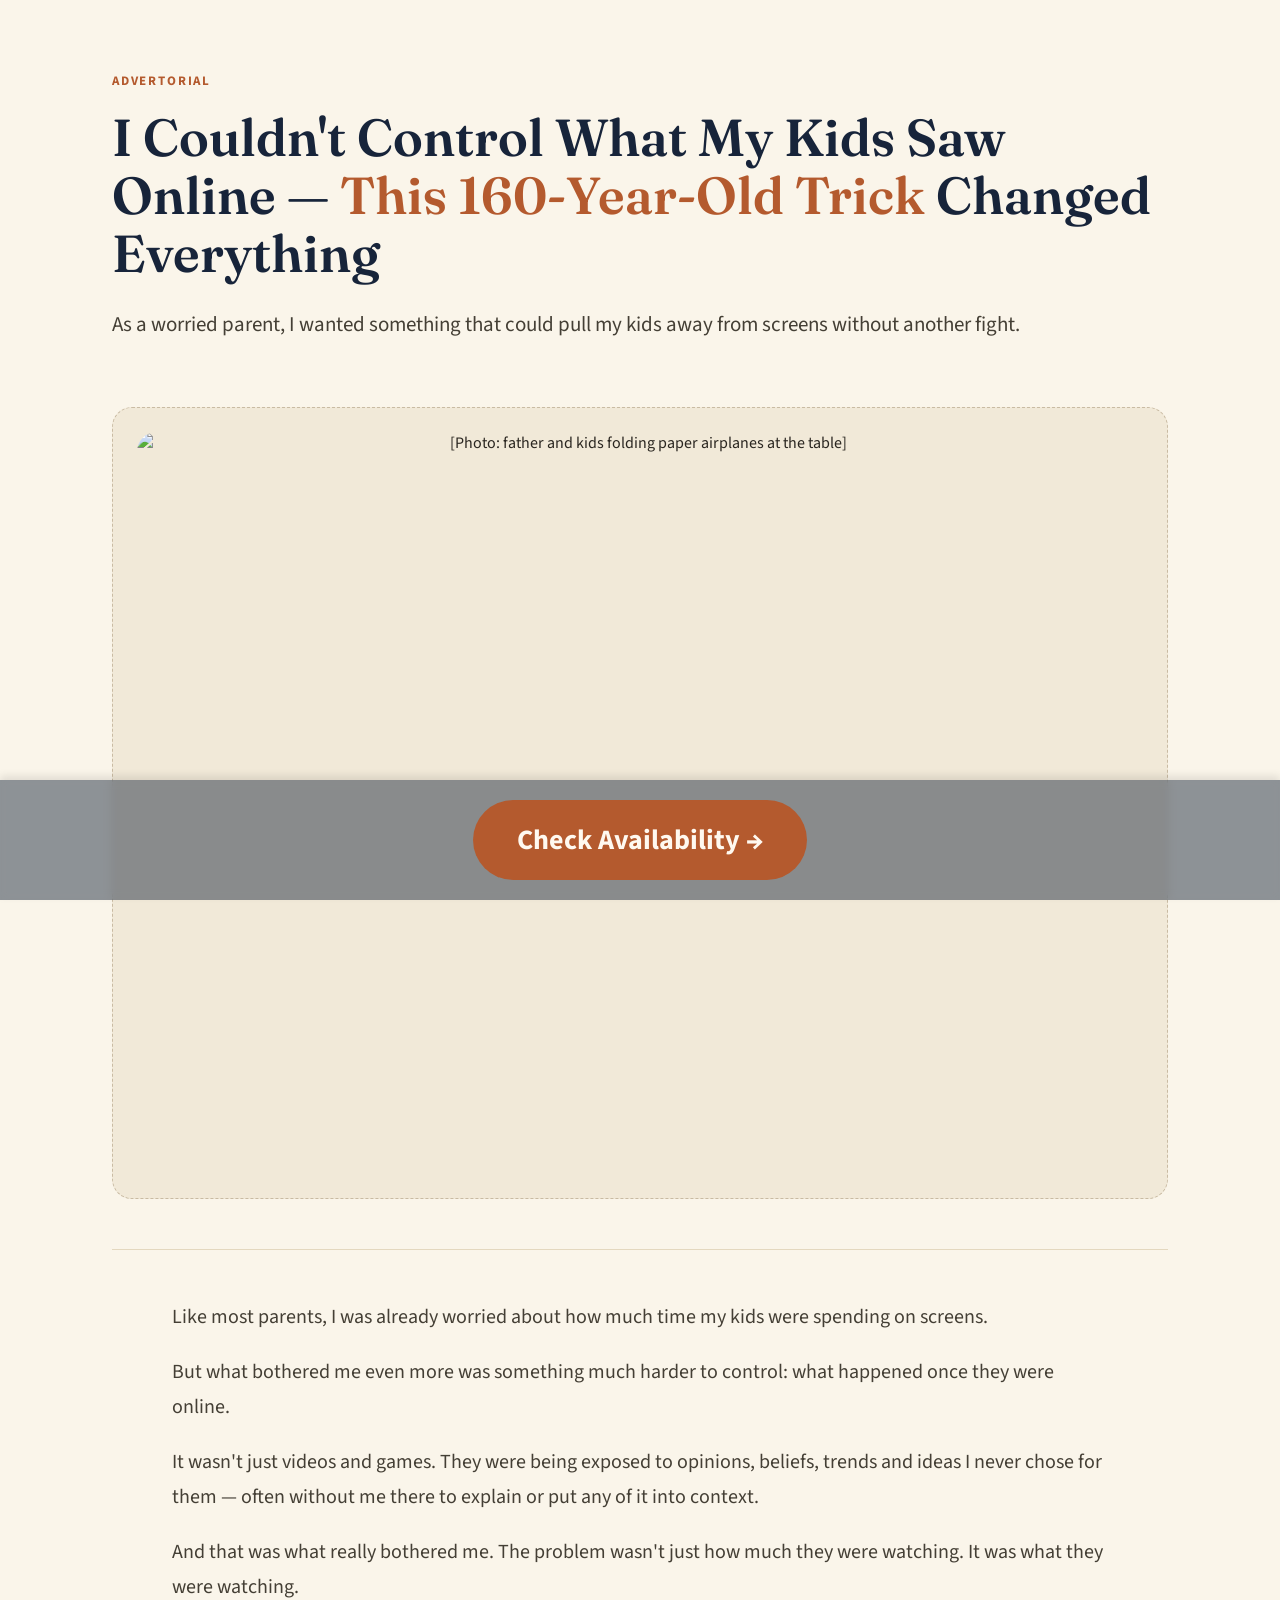
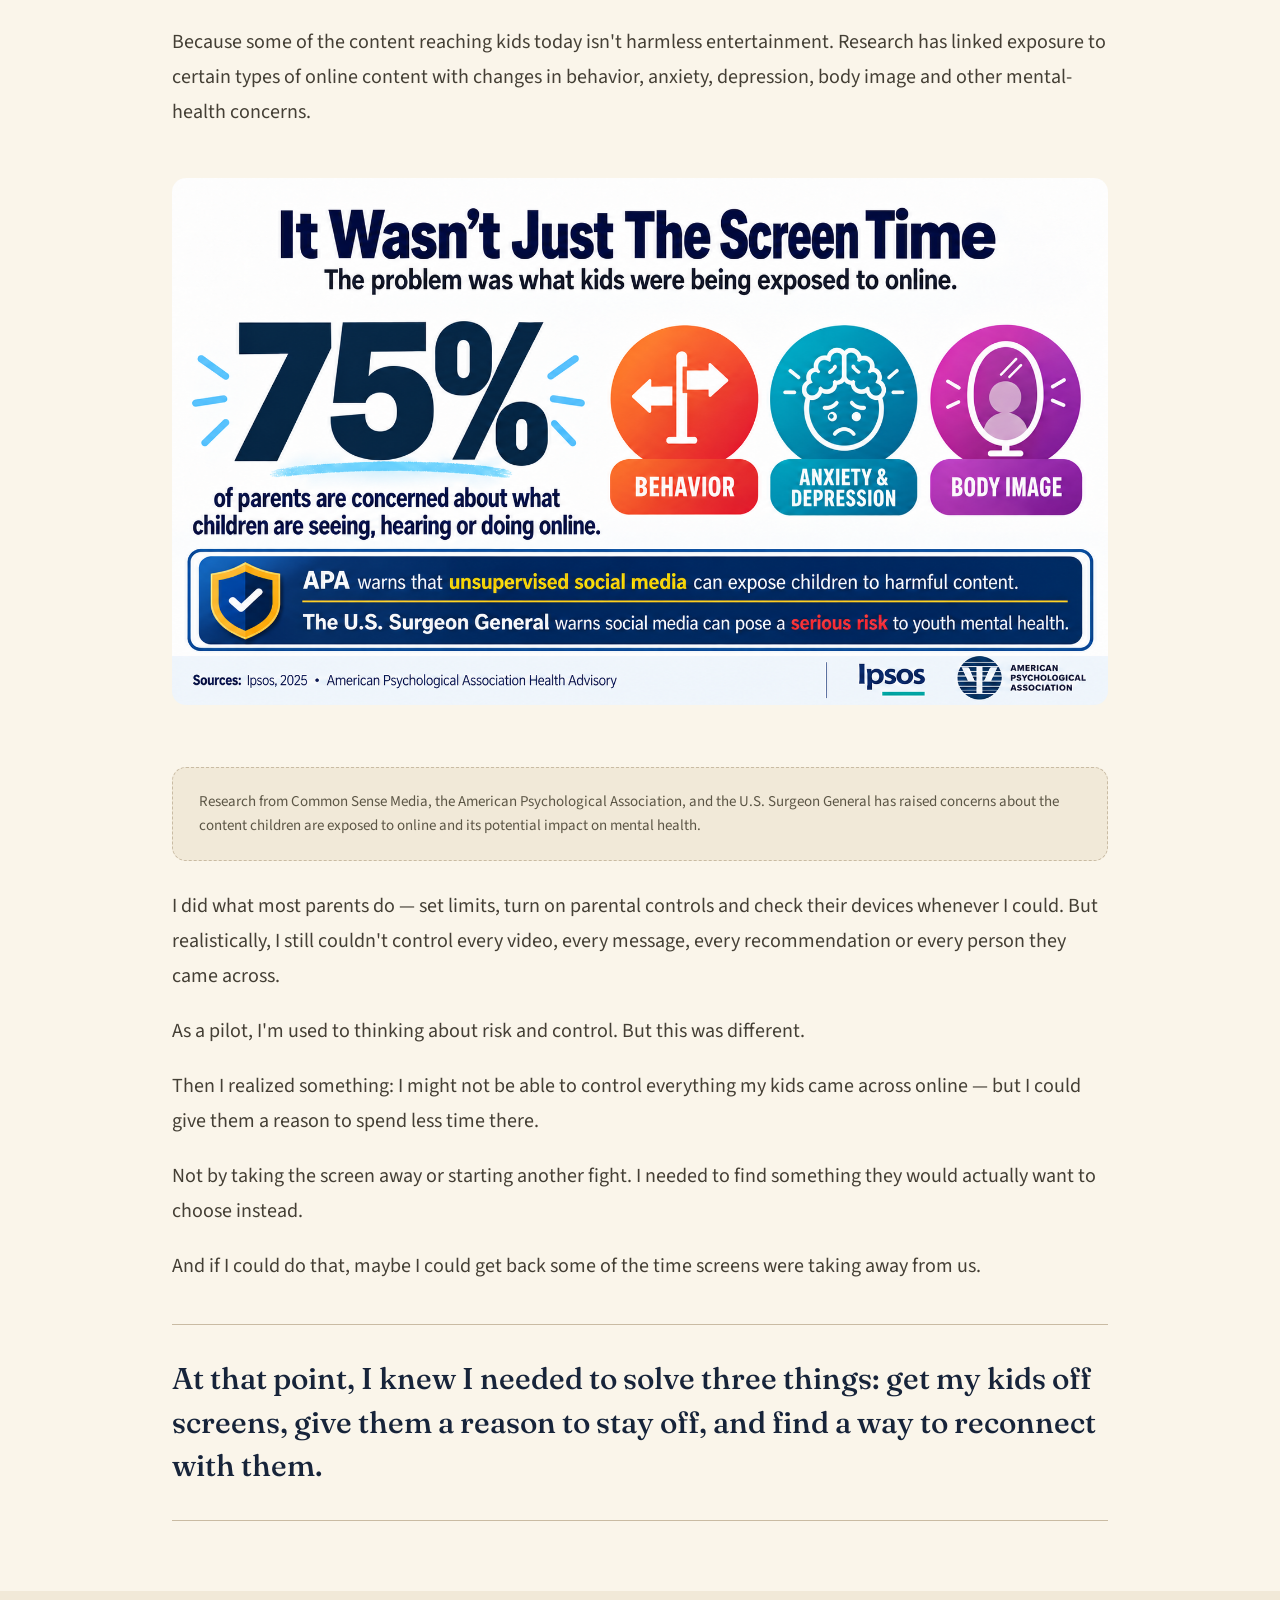
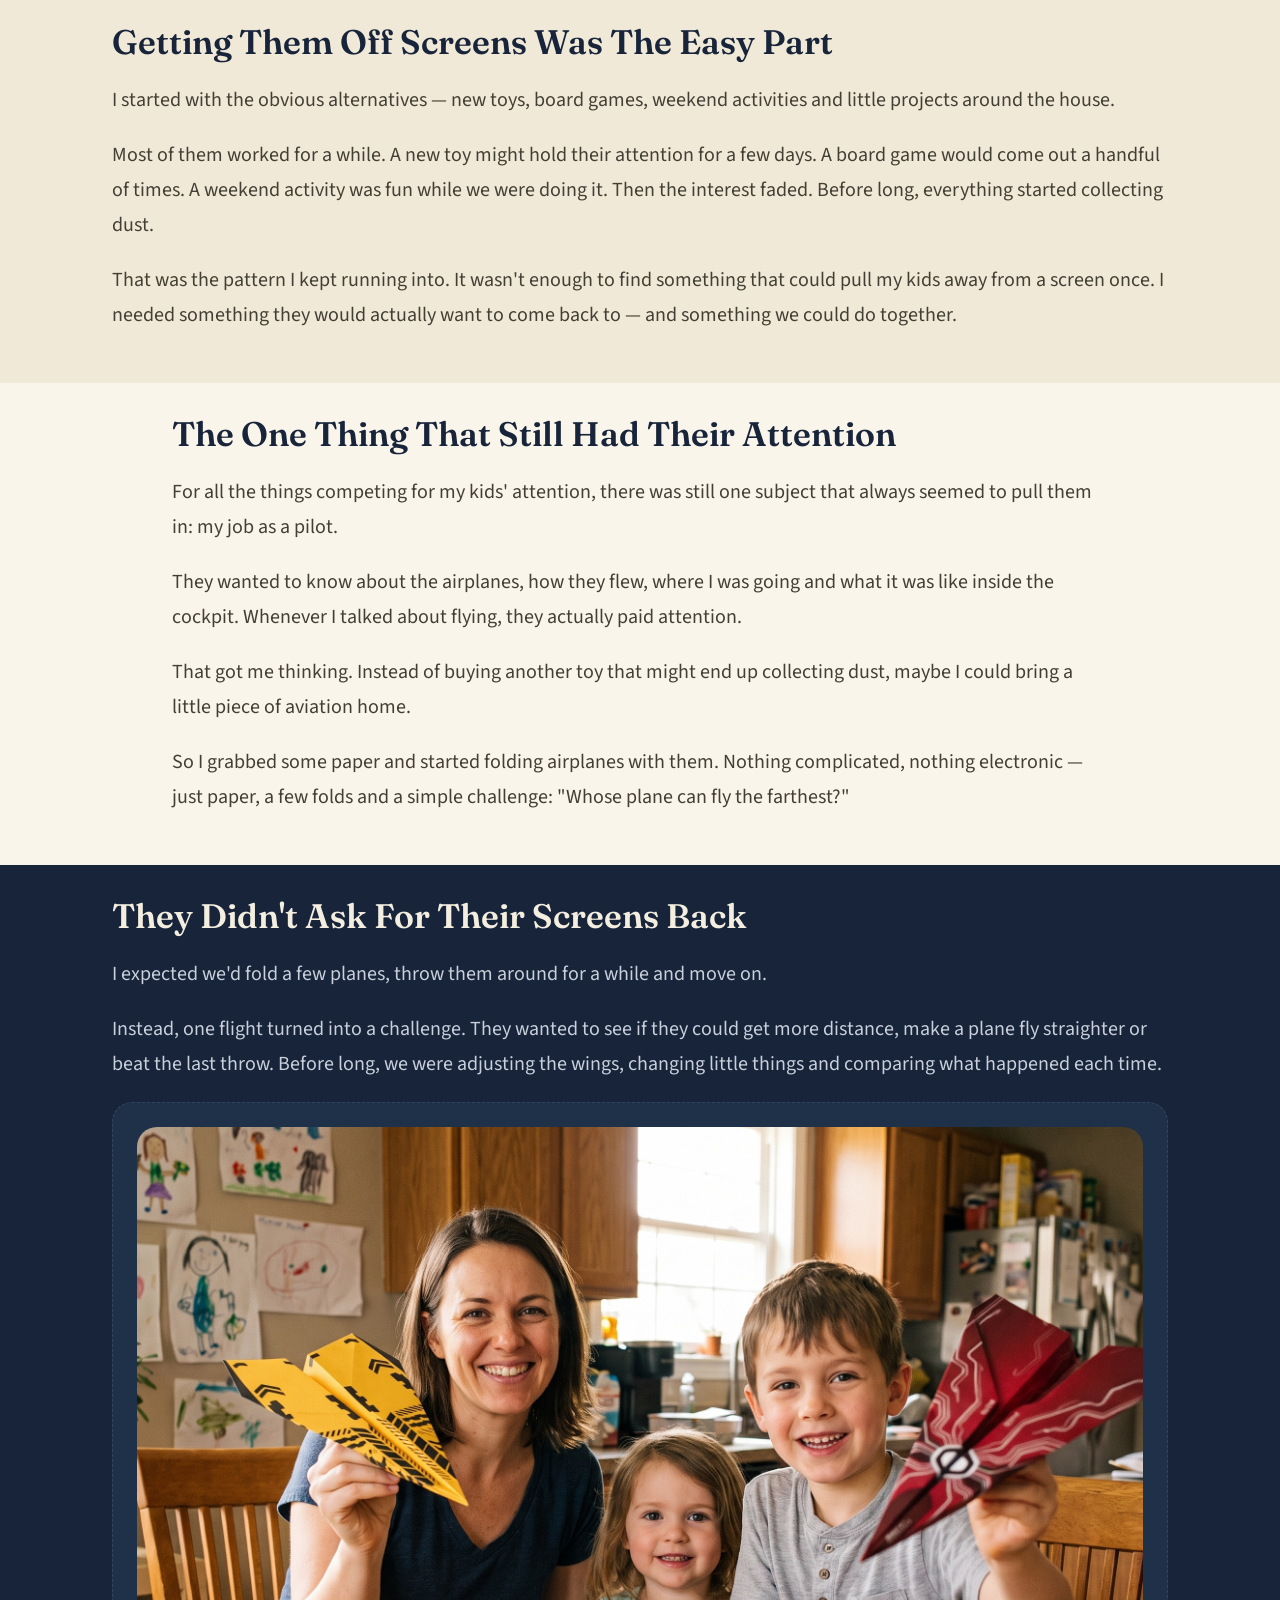
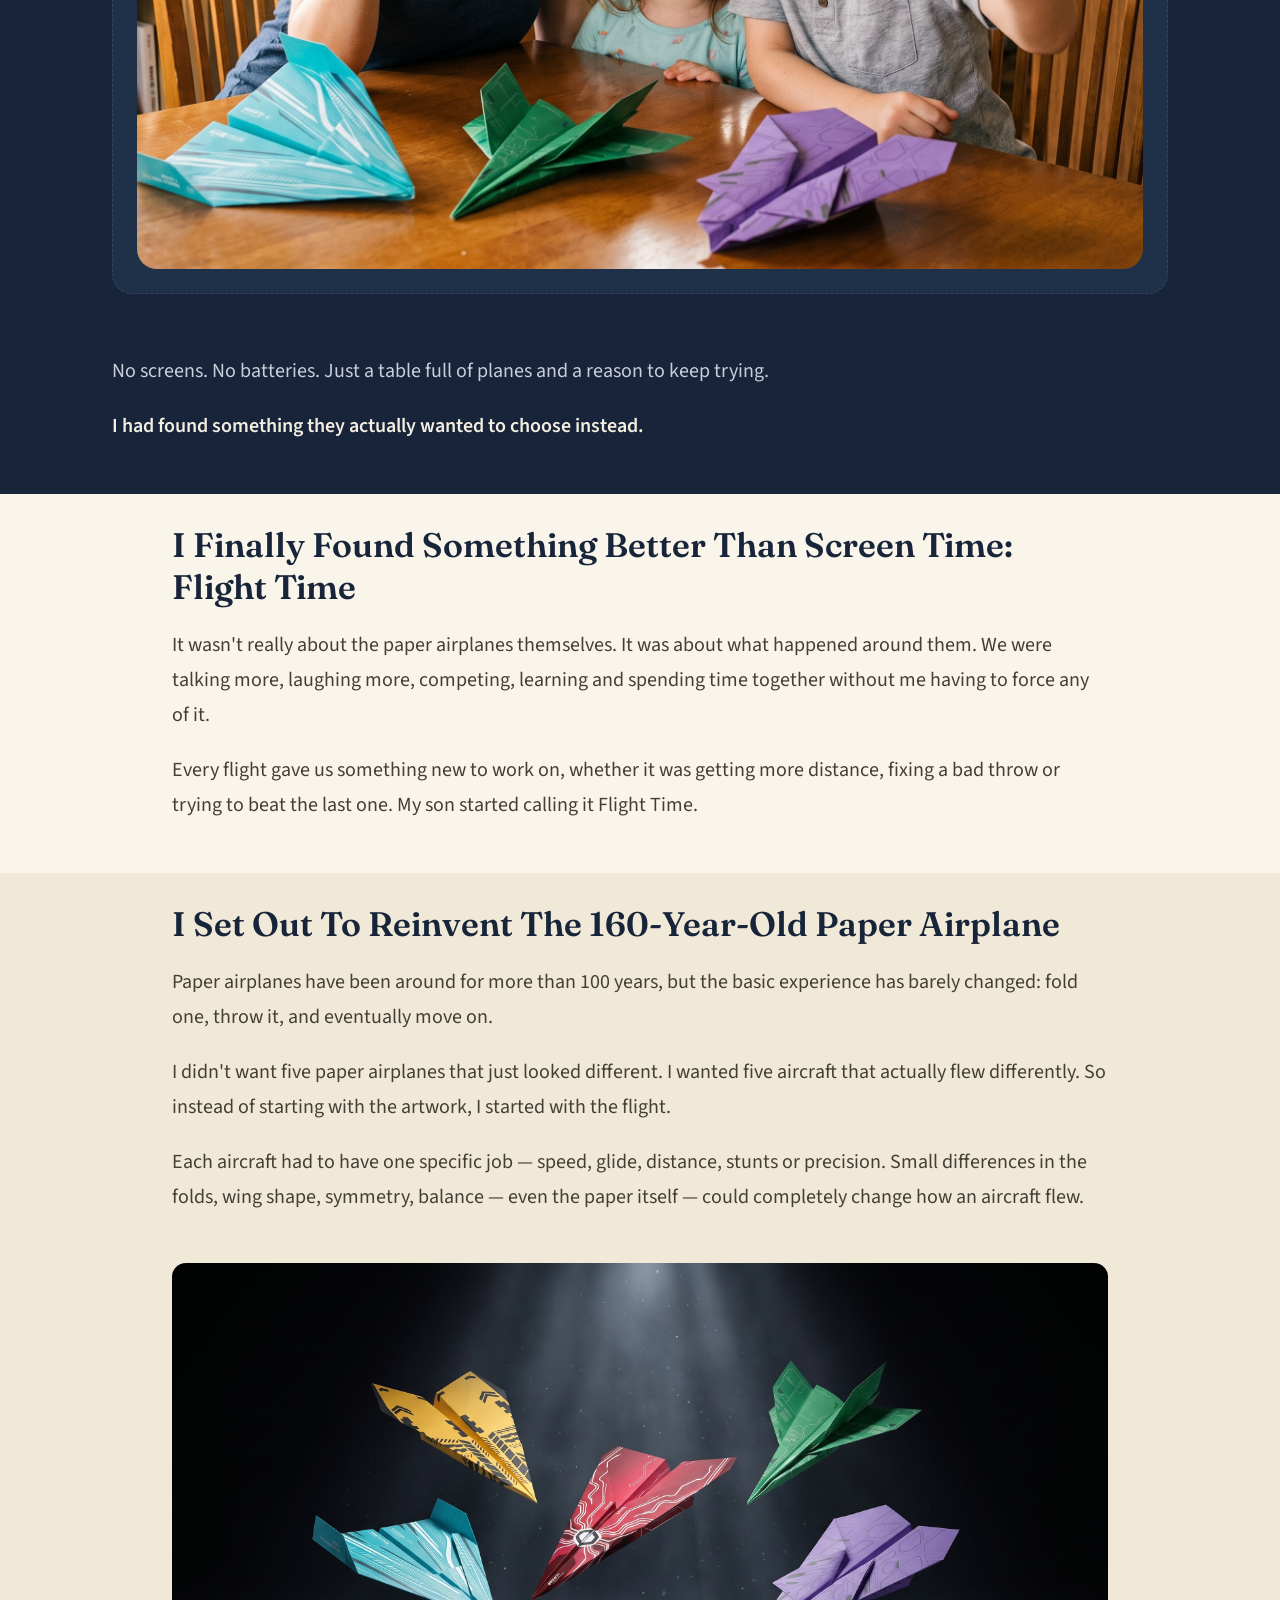
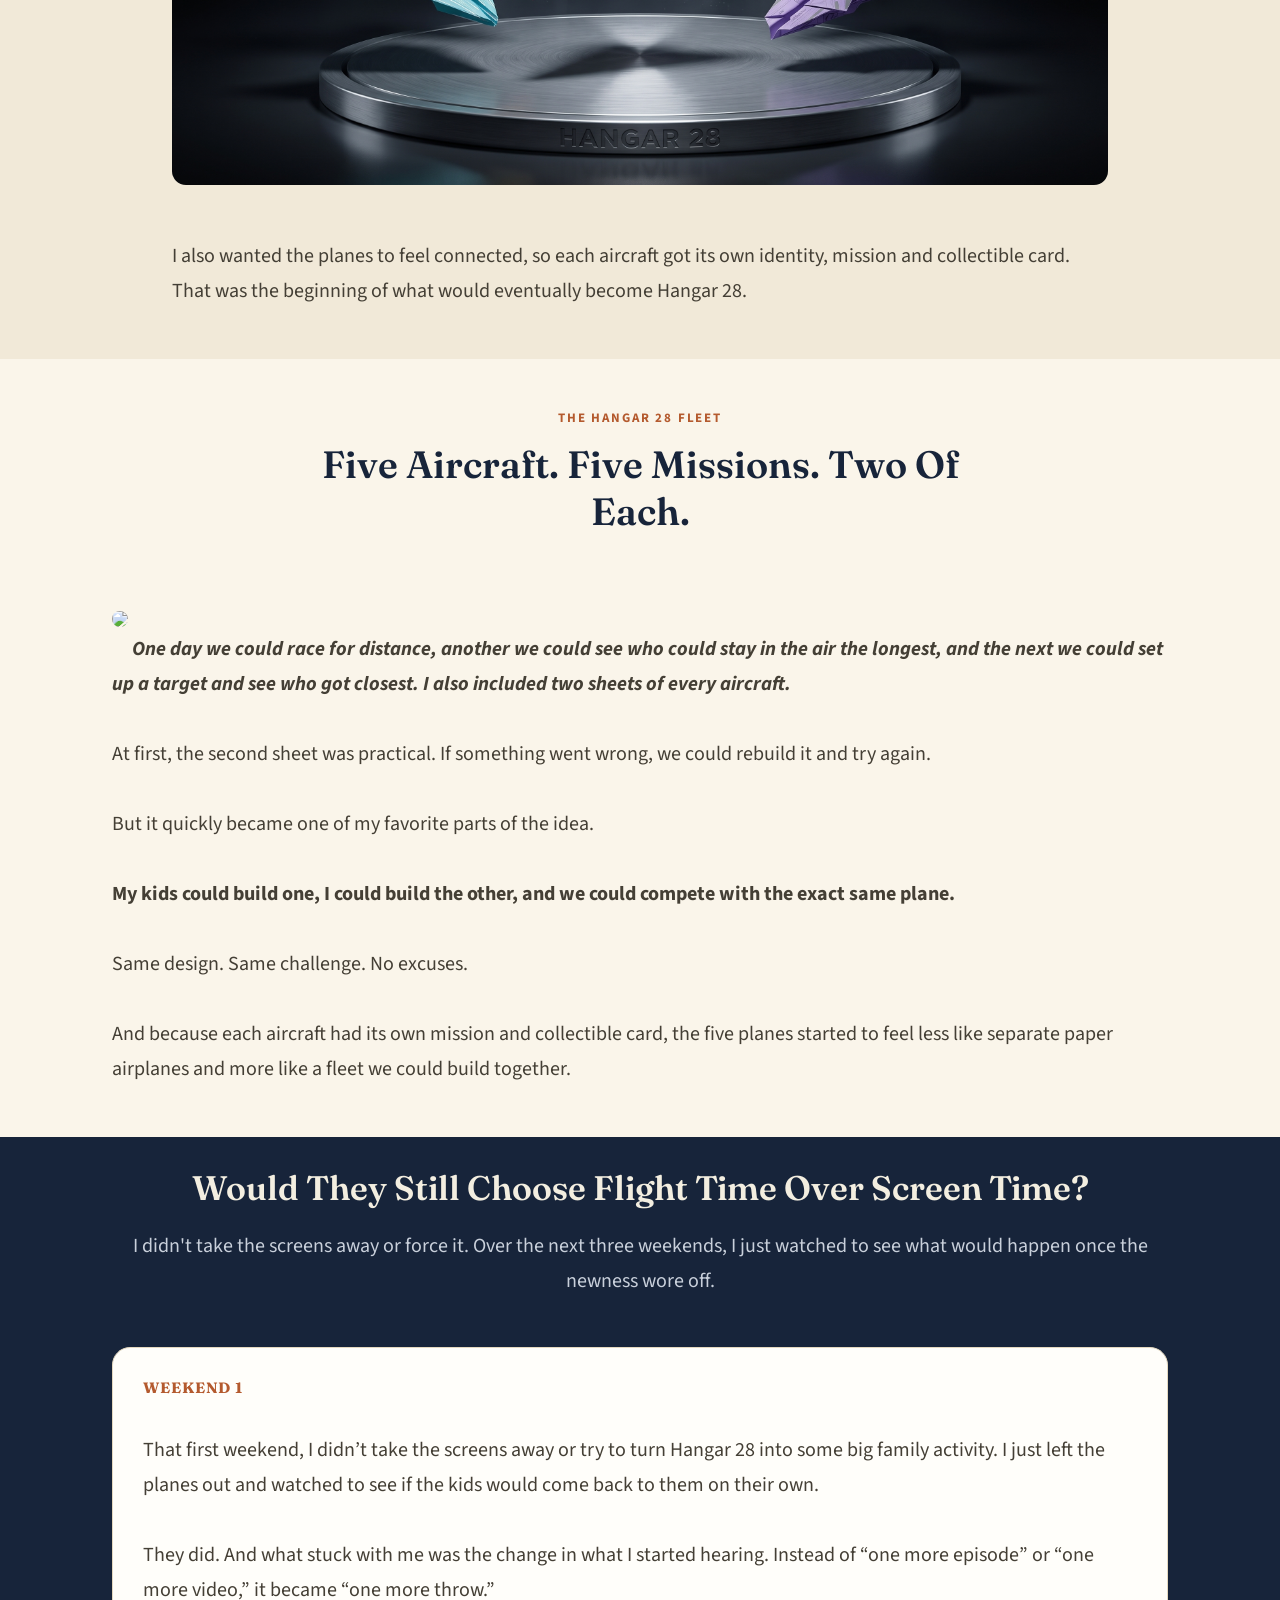
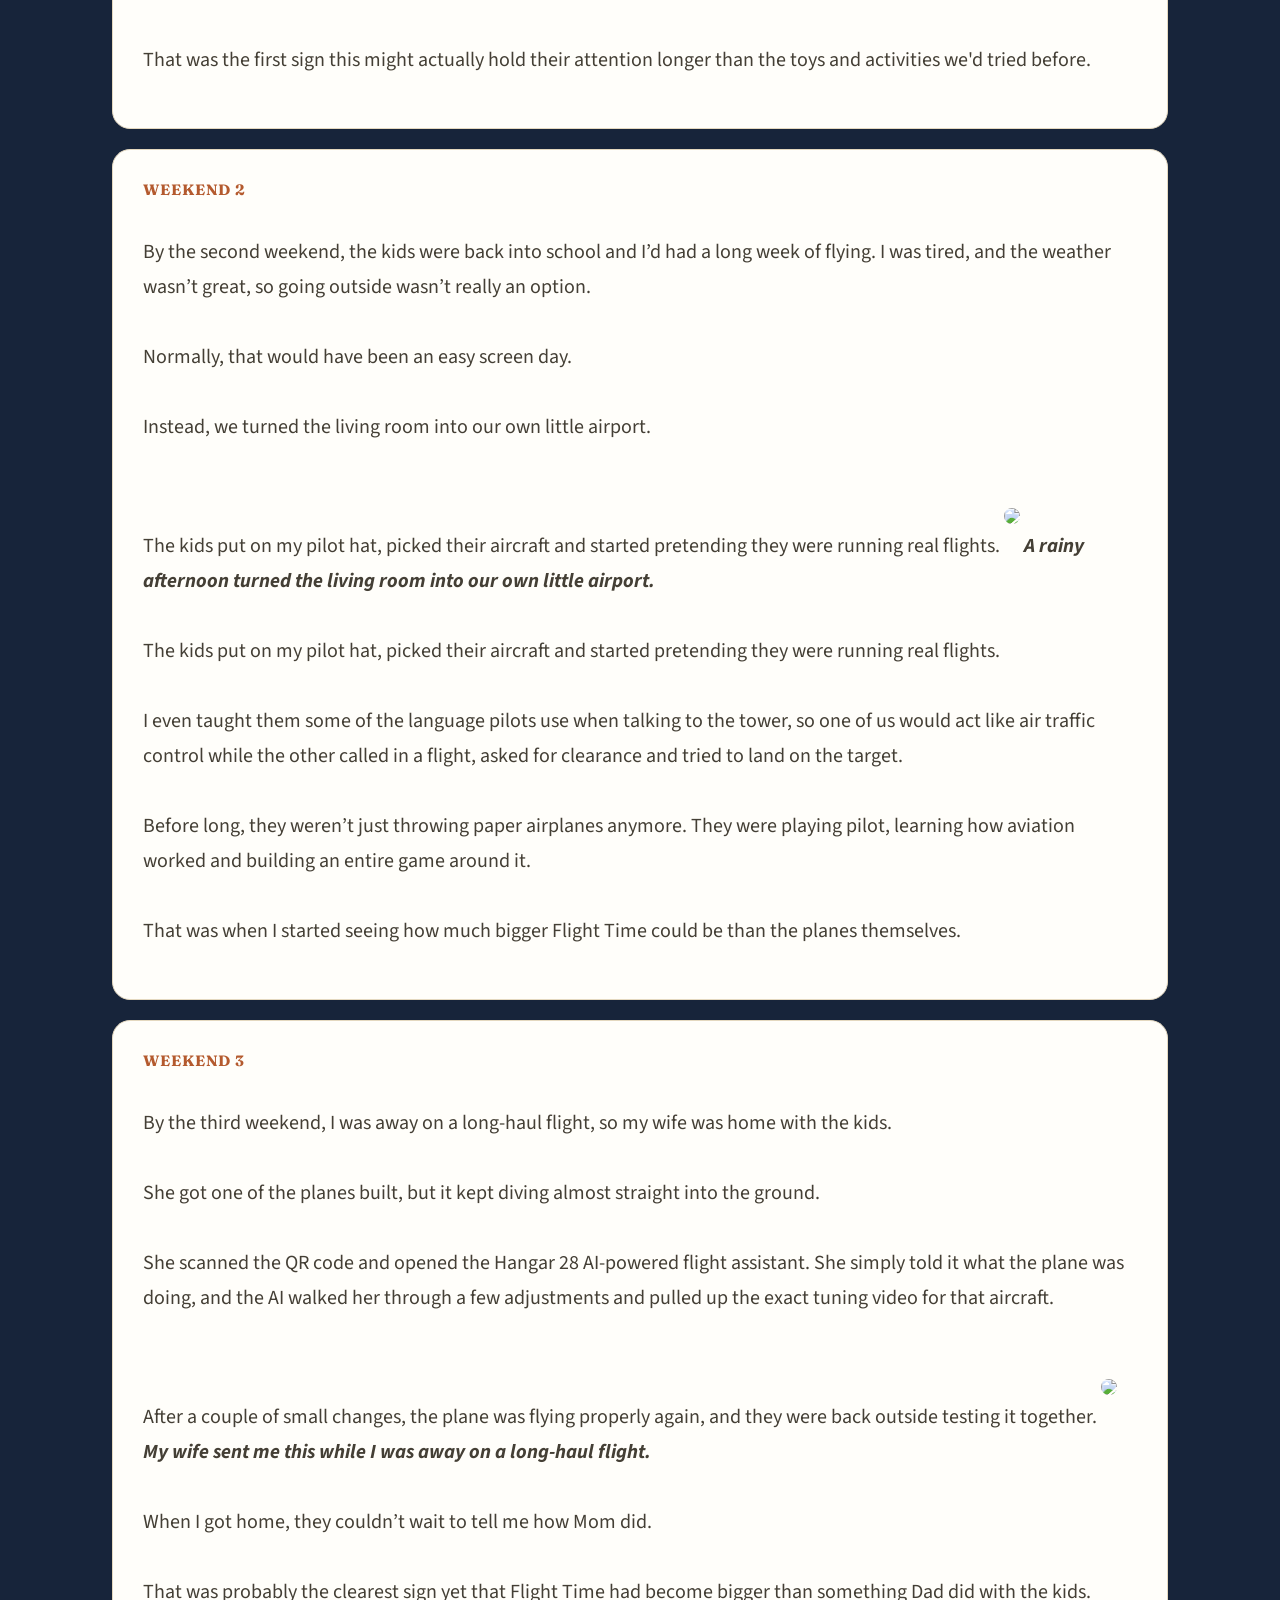
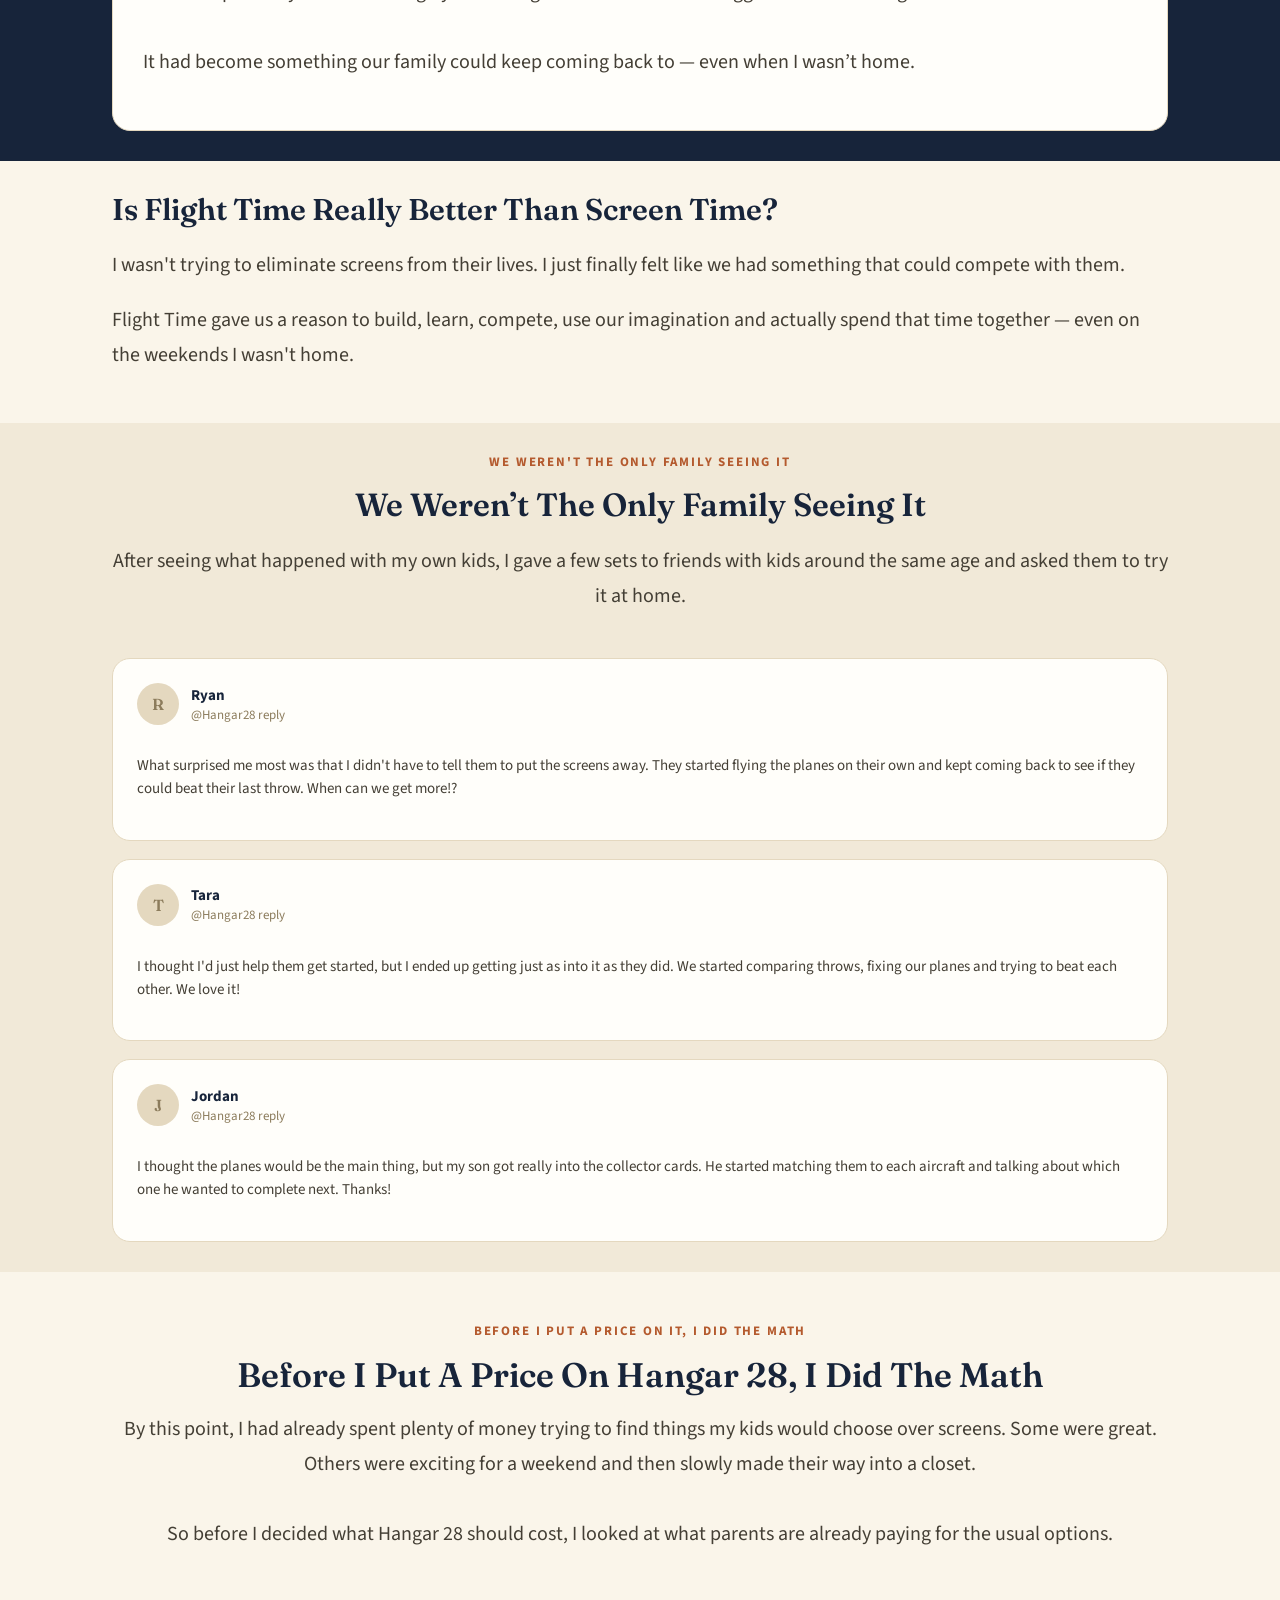
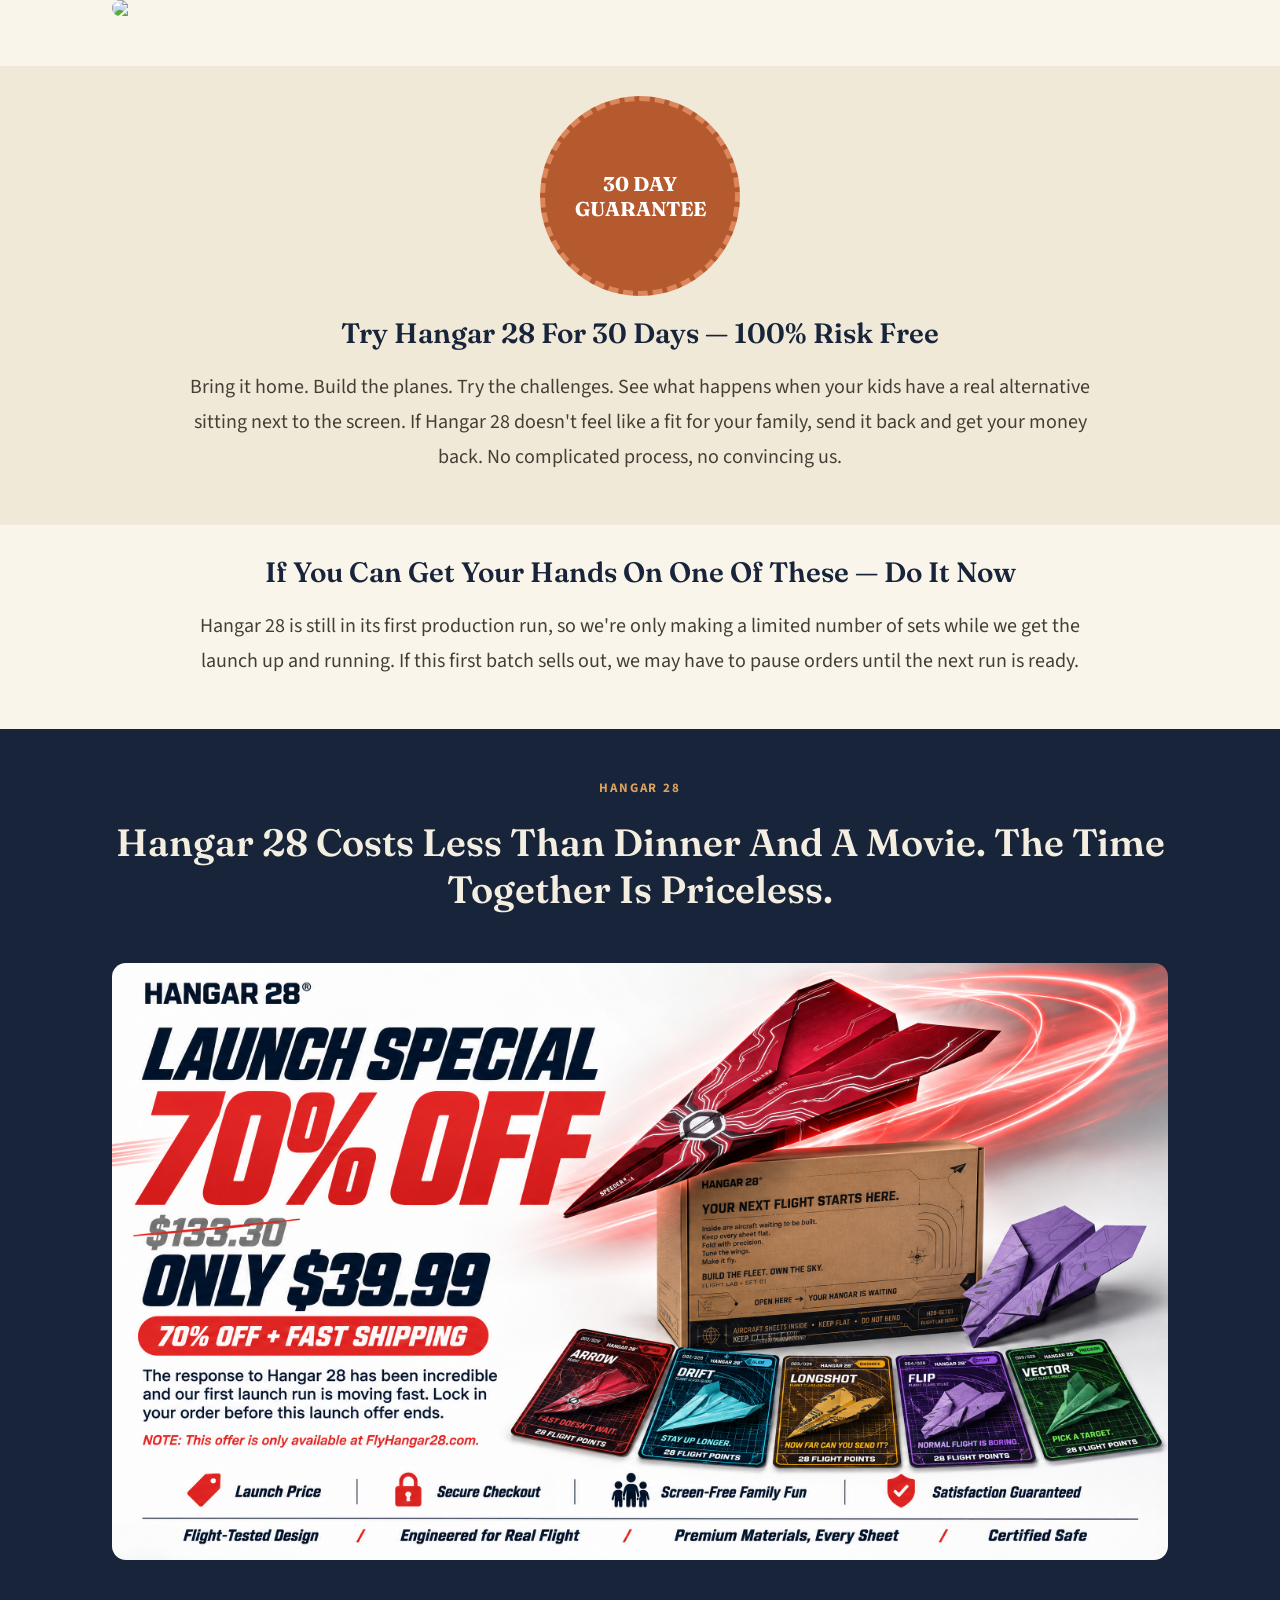
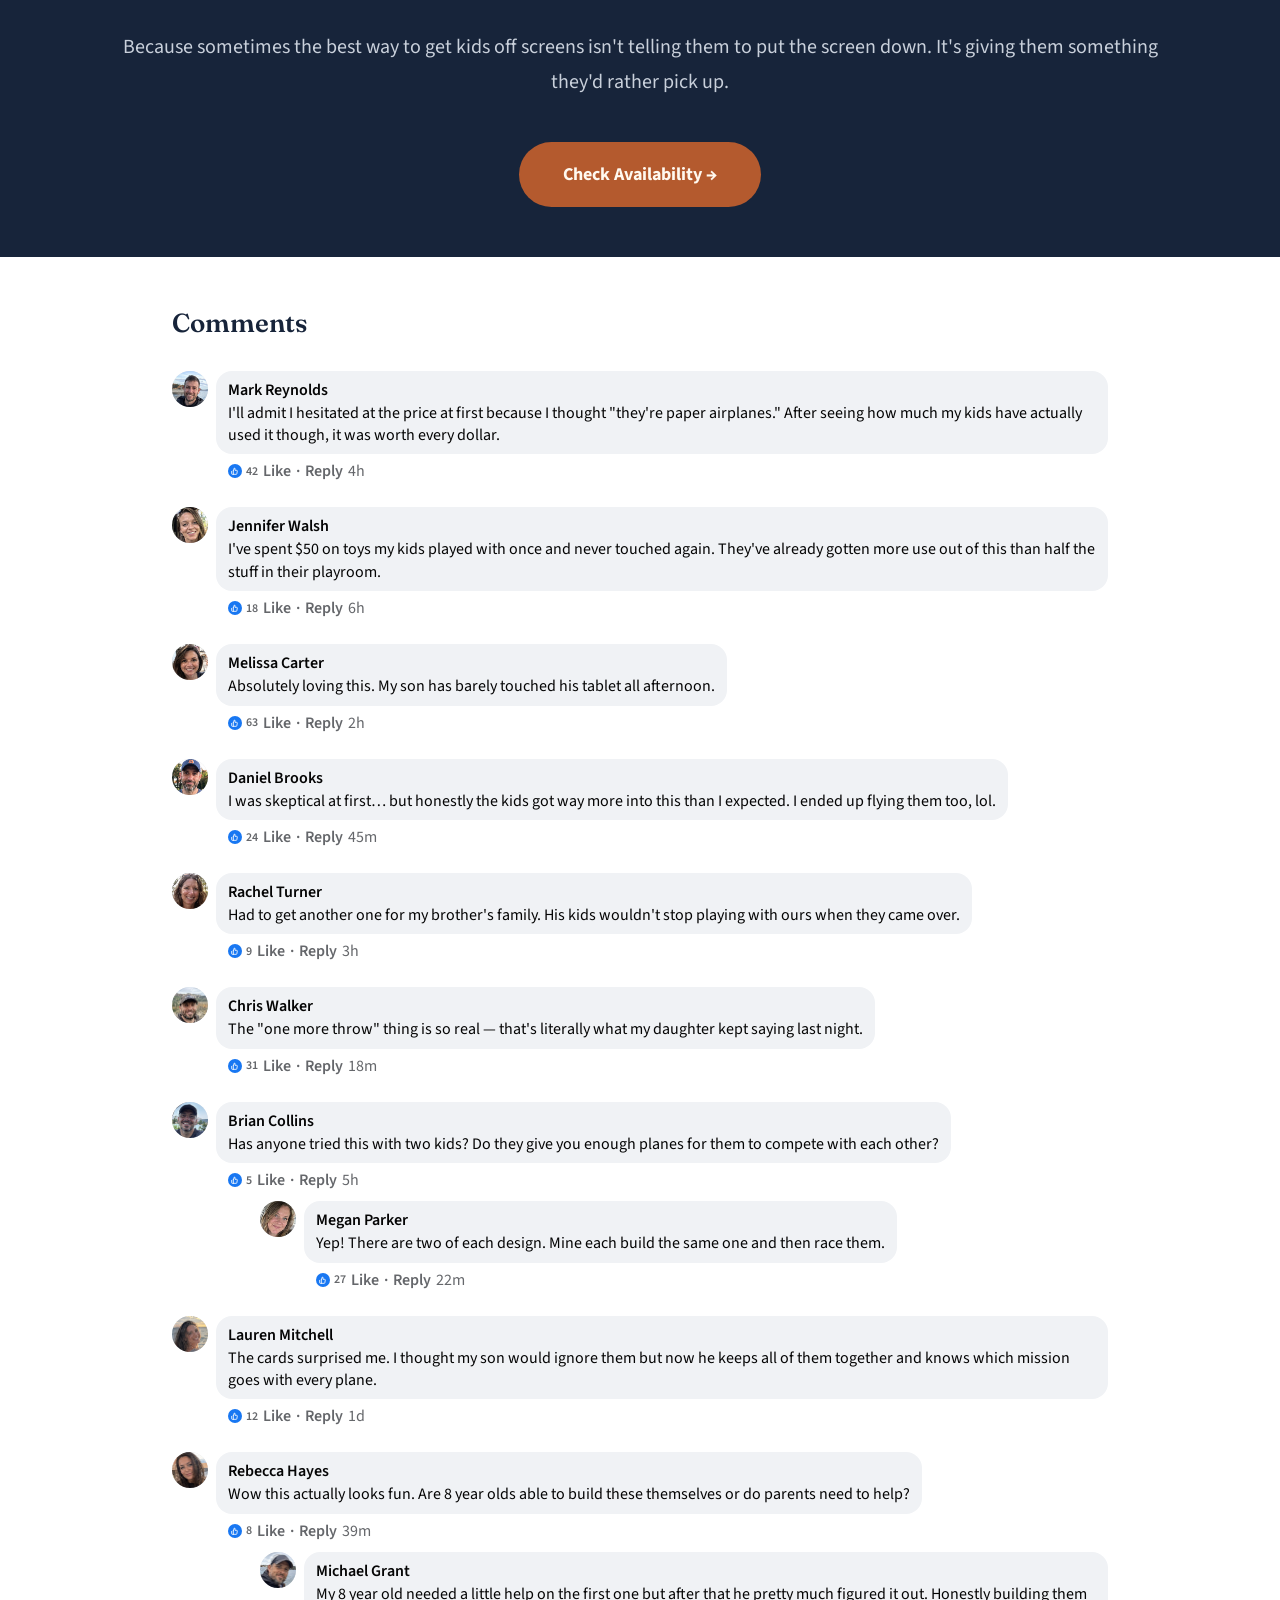
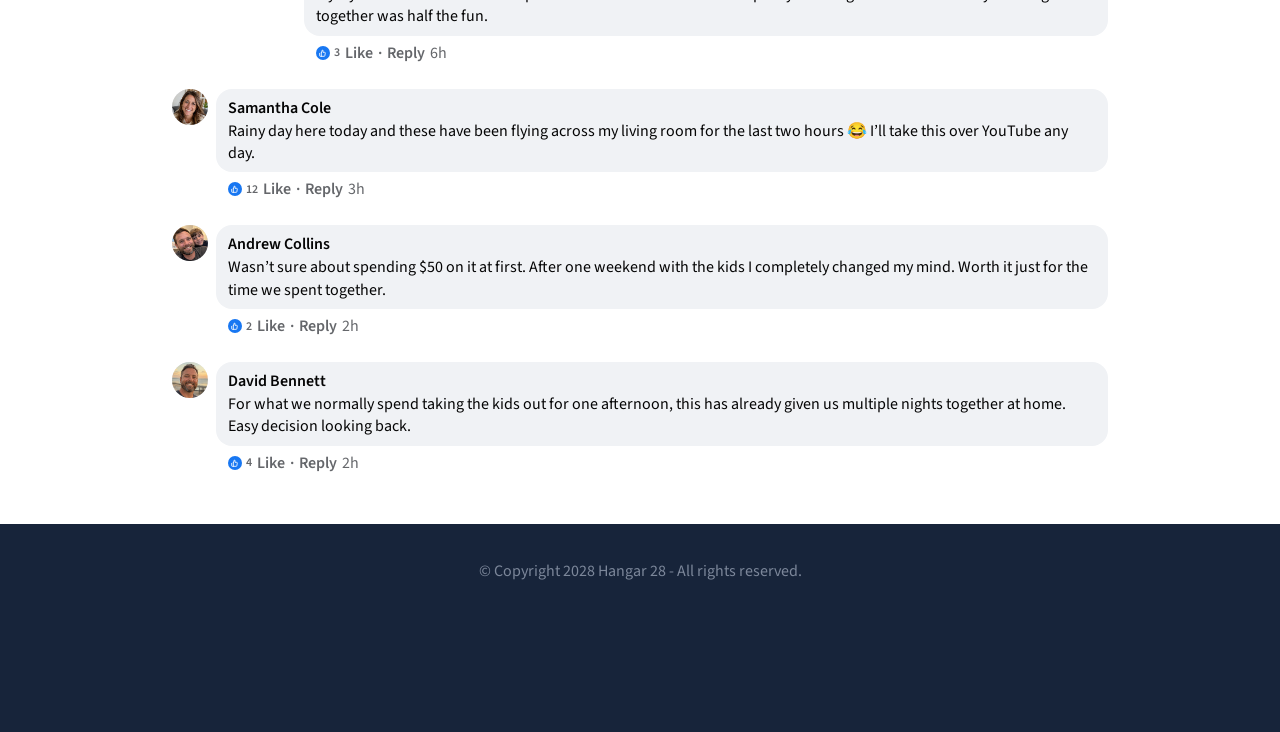
==== index.html @ eaa89f91 "First commit" ====
<!doctype html>
<html lang="en">
<head>
  <meta charset="utf-8">
    <meta name="viewport" content="width=device-width, initial-scale=1.0">
  <script src="./vendor/react.js"></script>
  <script src="./vendor/react-dom.js"></script>
  <script src="./support.js"></script>
   <link rel="stylesheet" href="https://fonts.googleapis.com/css2?family=Fraunces:opsz,wght@9..144,400;9..144,500;9..144,600;9..144,700&amp;family=Source+Sans+3:wght@400;500;600;700&amp;display=swap">
   <link rel="stylesheet" href="css/style.css">
</head>
<body>
<div class="wrap" style="width: 100%;">

  <!-- HERO -->
  <div class="section" style="padding-top: 72px;">
    <div class="container">
      <div class="hero-grid">
        <div>
          <div class="eyebrow" style="margin-bottom: 18px;">ADVERTORIAL</div>
          <h1 class="display" style="font-size: 52px; line-height: 1.12; font-weight: 600; color: #17243A; margin: 0 0 24px;">I Couldn't Control What My Kids Saw Online — <span style="color: #B45A2E;">This 160-Year-Old Trick</span> Changed Everything</h1>
          <p class="lede" style="margin: 0 0 30px;">As a worried parent, I wanted something that could pull my kids away from screens without another fight.</p>
        </div>
        <div class="placeholder" style="aspect-ratio: 4/3; border-radius: 20px;">
         <img src="img/Headline Photo.png" alt="[Photo: father and kids folding paper airplanes at the table]" style="width: 100%; height: 100%; object-fit: cover; border-radius: 20px;">
        </div>
      </div>
    </div>
  </div>

  <div class="container"><div class="divider"></div></div>

  <!-- PROBLEM -->
  <div class="section-tight">
    <div class="container-narrow">
      <p class="body-copy">Like most parents, I was already worried about how much time my kids were spending on screens.</p>
      <p class="body-copy">But what bothered me even more was something much harder to control: what happened once they were online.</p>
      <p class="body-copy">It wasn't just videos and games. They were being exposed to opinions, beliefs, trends and ideas I never chose for them — often without me there to explain or put any of it into context.</p>
      <p class="body-copy">And that was what really bothered me. The problem wasn't just how much they were watching. It was what they were watching.</p>
      <p class="body-copy">Because some of the content reaching kids today isn't harmless entertainment. Research has linked exposure to certain types of online content with changes in behavior, anxiety, depression, body image and other mental-health concerns.</p>

      <img src="img/Final_Graphic.png" style="width: 100%; height: auto; border-radius: 14px; margin: 28px 0;" />

      <div class="placeholder" style="border-radius: 14px; margin: 28px 0; padding: 22px 26px; text-align: left; justify-content: flex-start;">
        <p style="margin: 0; font-size: 15px; line-height: 1.6; color: #5C5646;">Research from Common Sense Media, the American Psychological Association, and the U.S. Surgeon General has raised concerns about the content children are exposed to online and its potential impact on mental health.</p>
      </div>

      <p class="body-copy">I did what most parents do — set limits, turn on parental controls and check their devices whenever I could. But realistically, I still couldn't control every video, every message, every recommendation or every person they came across.</p>
      <p class="body-copy">As a pilot, I'm used to thinking about risk and control. But this was different.</p>
      <p class="body-copy">Then I realized something: I might not be able to control everything my kids came across online — but I could give them a reason to spend less time there.</p>
      <p class="body-copy">Not by taking the screen away or starting another fight. I needed to find something they would actually want to choose instead.</p>
      <p class="body-copy">And if I could do that, maybe I could get back some of the time screens were taking away from us.</p>

      <div class="pull-quote">At that point, I knew I needed to solve three things: get my kids off screens, give them a reason to stay off, and find a way to reconnect with them.</div>
    </div>
  </div>

  <!-- GETTING OFF SCREENS -->
  <div class="section-tight cream-deep">
    <div class="container">
      <div class="two-col">
        <div>
          <h2 class="display" style="font-size: 34px; font-weight: 600; color: #17243A; margin: 0 0 18px;">Getting Them Off Screens Was The Easy Part</h2>
          <p class="body-copy">I started with the obvious alternatives — new toys, board games, weekend activities and little projects around the house.</p>
          <p class="body-copy">Most of them worked for a while. A new toy might hold their attention for a few days. A board game would come out a handful of times. A weekend activity was fun while we were doing it. Then the interest faded. Before long, everything started collecting dust.</p>
          <p class="body-copy">That was the pattern I kept running into. It wasn't enough to find something that could pull my kids away from a screen once. I needed something they would actually want to come back to — and something we could do together.</p>
        </div>
      </div>
    </div>
  </div>

  <!-- ONE THING -->
  <div class="section-tight">
    <div class="container-narrow">
      <h2 class="display" style="font-size: 34px; font-weight: 600; color: #17243A; margin: 0 0 18px;">The One Thing That Still Had Their Attention</h2>
      <p class="body-copy">For all the things competing for my kids' attention, there was still one subject that always seemed to pull them in: my job as a pilot.</p>
      <p class="body-copy">They wanted to know about the airplanes, how they flew, where I was going and what it was like inside the cockpit. Whenever I talked about flying, they actually paid attention.</p>
      <p class="body-copy">That got me thinking. Instead of buying another toy that might end up collecting dust, maybe I could bring a little piece of aviation home.</p>
      <p class="body-copy">So I grabbed some paper and started folding airplanes with them. Nothing complicated, nothing electronic — just paper, a few folds and a simple challenge: "Whose plane can fly the farthest?"</p>
    </div>
  </div>

  <!-- DIDN'T ASK -->
  <div class="section-tight navy">
    <div class="container">
      <h2 class="display" style="font-size: 34px; font-weight: 600; color: #F3EEE0; margin: 0 0 18px;">They Didn't Ask For Their Screens Back</h2>
          <p class="body-copy">I expected we'd fold a few planes, throw them around for a while and move on.</p>
          <p class="body-copy">Instead, one flight turned into a challenge. They wanted to see if they could get more distance, make a plane fly straighter or beat the last throw. Before long, we were adjusting the wings, changing little things and comparing what happened each time.</p>

        <div class="two-col">
          <div class="placeholder" style="aspect-ratio: 4/3; border-radius: 20px; background: #1F3049; border-color: #33455E;">
            <img src="img/Image 2.png" alt="[Photo: kids adjusting paper airplane wings at the table]" style="width: 100%; height: 100%; object-fit: cover; border-radius: 20px;">
          </div>
        <div>
          
          <p class="body-copy">No screens. No batteries. Just a table full of planes and a reason to keep trying.</p>
          <p class="body-copy" style="color: #F3EEE0; font-weight: 600;">I had found something they actually wanted to choose instead.</p>
        </div>
      </div>
    </div>
  </div>

  <!-- FLIGHT TIME -->
  <div class="section-tight">
    <div class="container-narrow">
      <h2 class="display" style="font-size: 34px; font-weight: 600; color: #17243A; margin: 0 0 18px;">I Finally Found Something Better Than Screen Time: Flight Time</h2>
      <p class="body-copy">It wasn't really about the paper airplanes themselves. It was about what happened around them. We were talking more, laughing more, competing, learning and spending time together without me having to force any of it.</p>
      <p class="body-copy">Every flight gave us something new to work on, whether it was getting more distance, fixing a bad throw or trying to beat the last one. My son started calling it Flight Time.</p>
    </div>
  </div>

  <!-- REINVENT -->
  <div class="section-tight cream-deep">
    <div class="container-narrow">
      <h2 class="display" style="font-size: 34px; font-weight: 600; color: #17243A; margin: 0 0 18px;">I Set Out To Reinvent The 160-Year-Old Paper Airplane</h2>
      <p class="body-copy">Paper airplanes have been around for more than 100 years, but the basic experience has barely changed: fold one, throw it, and eventually move on.</p>
      <p class="body-copy">I didn't want five paper airplanes that just looked different. I wanted five aircraft that actually flew differently. So instead of starting with the artwork, I started with the flight.</p>
      <p class="body-copy">Each aircraft had to have one specific job — speed, glide, distance, stunts or precision. Small differences in the folds, wing shape, symmetry, balance — even the paper itself — could completely change how an aircraft flew.</p>
      <img src="img/image 3.png" style="width: 100%; height: auto; border-radius: 14px; margin: 28px 0;" />
      <p class="body-copy">I also wanted the planes to feel connected, so each aircraft got its own identity, mission and collectible card. That was the beginning of what would eventually become Hangar 28.</p>
    </div>
  </div>

  <!-- FIVE AIRCRAFT -->
  <div class="section" id="offer">
    <div class="container">
      <div style="text-align: center; max-width: 640px; margin: 0 auto 48px;">
        <div class="eyebrow" style="margin-bottom: 14px;">The Hangar 28 fleet</div>
        <h2 class="display" style="font-size: 38px; font-weight: 600; color: #17243A; margin: 0;">Five Aircraft. Five Missions. Two Of Each.</h2>
      </div>

      <p class="body-copy" style=" margin: 40px auto 0;">
          <img src="img/Headline Photo.png" style="width: 100%; height: auto; border-radius: 14px; margin: 28px 0;" />
        <strong><em>One day we could race for distance, another we could see who could stay in the air the longest, and the next we could set up a target and see who got closest.
        I also included two sheets of every aircraft.</em></strong>
        <br><br>
        At first, the second sheet was practical. If something went wrong, we could rebuild it and try again.
        <br><br>
        But it quickly became one of my favorite parts of the idea.
        <br><br>
        <strong>My kids could build one, I could build the other, and we could compete with the exact same plane.</strong>
        <br><br>
        Same design. Same challenge. No excuses.
        <br><br>
        And because each aircraft had its own mission and collectible card, the five planes started to feel less like separate paper airplanes and more like a fleet we could build together.

      </p>
    </div>
  </div>

  <!-- WEEKENDS -->
  <div class="section-tight navy">
    <div class="container">
      <div style="text-align: center; margin: 0 auto 48px;">
        <h2 class="display" style="font-size: 34px; font-weight: 600; color: #F3EEE0; margin: 0 0 16px;">Would They Still Choose Flight Time Over Screen Time?</h2>
        <p class="body-copy">I didn't take the screens away or force it. Over the next three weekends, I just watched to see what would happen once the newness wore off.</p>
      </div>
      <div class="weekend-grid">
        <div class="weekend-card">
          <div class="weekend-num">Weekend 1</div>
          <p class="body-copy" style="color: #443F35;">
            That first weekend, I didn’t take the screens away or try to turn Hangar 28 into some big family activity. I just left the planes out and watched to see if the kids would come back to them on their own.
            <br><br>
            They did. And what stuck with me was the change in what I started hearing. Instead of “one more episode” or “one more video,” it became “one more throw.”
            <br><br>
            That was the first sign this might actually hold their attention longer than the toys and activities we'd tried before.

          </p>
        </div>
        <div class="weekend-card">
          <div class="weekend-num">Weekend 2</div>
          <p class="body-copy" style="color: #443F35;">
            By the second weekend, the kids were back into school and I’d had a long week of flying. I was tired, and the weather wasn’t great, so going outside wasn’t really an option.<br><br>
            Normally, that would have been an easy screen day.<br><br>
            Instead, we turned the living room into our own little airport.<br><br>
            The kids put on my pilot hat, picked their aircraft and started pretending they were running real flights.
            <img src="img/image 5.png" style="width: 100%; height: auto; border-radius: 14px; margin: 28px 0;" />
            <strong><em>A rainy afternoon turned the living room into our own little airport.</em></strong><br><br>
            The kids put on my pilot hat, picked their aircraft and started pretending they were running real flights.<br><br>
            I even taught them some of the language pilots use when talking to the tower, so one of us would act like air traffic control while the other called in a flight, asked for clearance and tried to land on the target.<br><br>
            Before long, they weren’t just throwing paper airplanes anymore. They were playing pilot, learning how aviation worked and building an entire game around it.<br><br>
            That was when I started seeing how much bigger Flight Time could be than the planes themselves.


          </p>
        </div>
        <div class="weekend-card">
          <div class="weekend-num">Weekend 3</div>
          <p class="body-copy" style="color: #443F35;">
            By the third weekend, I was away on a long-haul flight, so my wife was home with the kids.<br><br>
            She got one of the planes built, but it kept diving almost straight into the ground.<br><br>
            She scanned the QR code and opened the Hangar 28 AI-powered flight assistant. She simply told it what the plane was doing, and the AI walked her through a few adjustments and pulled up the exact tuning video for that aircraft.<br><br>
            After a couple of small changes, the plane was flying properly again, and they were back outside testing it together.
            <img src="img/image 6.png" style="width: 100%; height: auto; border-radius: 14px; margin: 28px 0;" />
            <strong><em>My wife sent me this while I was away on a long-haul flight.</em></strong><br><br>
            When I got home, they couldn’t wait to tell me how Mom did.<br><br>
            That was probably the clearest sign yet that Flight Time had become bigger than something Dad did with the kids.<br><br>
            It had become something our family could keep coming back to — even when I wasn’t home.

          </p>
        </div>
      </div>
    </div>
  </div>

  <!-- DIGITAL SUPPORT -->
  <div class="section-tight">
    <div class="container">
      <div class="two-col">
        <div>
          <h2 class="display" style="font-size: 30px; font-weight: 600; color: #17243A; margin: 0 0 16px;">Is Flight Time Really Better Than Screen Time?</h2>
          <p class="body-copy">I wasn't trying to eliminate screens from their lives. I just finally felt like we had something that could compete with them.</p>
          <p class="body-copy">Flight Time gave us a reason to build, learn, compete, use our imagination and actually spend that time together — even on the weekends I wasn't home.</p>
        </div>
      </div>
    </div>
  </div>

  <!-- SOCIAL PROOF - TWITTER STYLE -->
  <div class="section-tight cream-deep">
    <div class="container">
      <div style="text-align: center; margin: 0 auto 44px;">
        <div class="eyebrow" style="margin-bottom: 14px;">We weren't the only family seeing it</div>
        <h2 class="display" style="font-size: 32px; font-weight: 600; color: #17243A; margin: 0;">We Weren’t The Only Family Seeing It</h2>
        <p class="body-copy">After seeing what happened with my own kids, I gave a few sets to friends with kids around the same age and asked them to try it at home.</p>
      </div>
      <div class="tweet-grid">
        <div class="tweet-card">
          <div class="tweet-head">
            <div class="avatar">R</div>
            <div>
              <div class="tweet-name">Ryan</div>
              <div class="tweet-handle">@Hangar28 reply</div>
            </div>
          </div>
          <p class="tweet-body">What surprised me most was that I didn't have to tell them to put the screens away. They started flying the planes on their own and kept coming back to see if they could beat their last throw. When can we get more!?</p>
        </div>
        <div class="tweet-card">
          <div class="tweet-head">
            <div class="avatar">T</div>
            <div>
              <div class="tweet-name">Tara</div>
              <div class="tweet-handle">@Hangar28 reply</div>
            </div>
          </div>
          <p class="tweet-body">I thought I'd just help them get started, but I ended up getting just as into it as they did. We started comparing throws, fixing our planes and trying to beat each other. We love it!</p>
        </div>
        <div class="tweet-card">
          <div class="tweet-head">
            <div class="avatar">J</div>
            <div>
              <div class="tweet-name">Jordan</div>
              <div class="tweet-handle">@Hangar28 reply</div>
            </div>
          </div>
          <p class="tweet-body">I thought the planes would be the main thing, but my son got really into the collector cards. He started matching them to each aircraft and talking about which one he wanted to complete next. Thanks!</p>
        </div>
      </div>
    </div>
  </div>

  <!-- VALUE / PRICE -->
  <div class="section">
    <div class="container">
      <div style="text-align: center;  margin: 0 auto 48px;">
        <div class="eyebrow" style="margin-bottom: 14px;">Before I put a price on it, I did the math</div>
        <h2 class="display" style="font-size: 34px; font-weight: 600; color: #17243A; margin: 0;">Before I Put A Price On Hangar 28, I Did The Math</h2>
        <p class="body-copy" style="margin-top: 16px;">
          By this point, I had already spent plenty of money trying to find things my kids would choose over screens. Some were great. Others were exciting for a weekend and then slowly made their way into a closet. <br><br>
          So before I decided what Hangar 28 should cost, I looked at what parents are already paying for the usual options.
        </p>
      </div>

      <div class="two-col" style="align-items: start;">
         <img src="img/image 7.png" style="width: 100%; height: auto; border-radius: 14px; margin: 0;" />
      </div>
    </div>
  </div>

  <!-- GUARANTEE -->
  <div class="section-tight cream-deep">
    <div class="container-narrow">
      <div style="text-align: center;">
        <div class="guarantee-badge">30 DAY<br>GUARANTEE</div>
        <h2 class="display" style="font-size: 28px; font-weight: 600; color: #17243A; margin: 0 0 12px;">Try Hangar 28 For 30 Days — 100% Risk Free</h2>
        <p class="body-copy">Bring it home. Build the planes. Try the challenges. See what happens when your kids have a real alternative sitting next to the screen. If Hangar 28 doesn't feel like a fit for your family, send it back and get your money back. No complicated process, no convincing us.</p>
      </div>
    </div>
  </div>

  <!-- URGENCY -->
  <div class="section-tight">
    <div class="container-narrow" style="text-align: center;">
      <h2 class="display" style="font-size: 28px; font-weight: 600; color: #17243A; margin: 0 0 14px;">If You Can Get Your Hands On One Of These — Do It Now</h2>
      <p class="body-copy">Hangar 28 is still in its first production run, so we're only making a limited number of sets while we get the launch up and running. If this first batch sells out, we may have to pause orders until the next run is ready.</p>
    </div>
  </div>

  <!-- FINAL CTA -->
  <div class="section navy">
    <div class="container final-cta">
      <div class="eyebrow" style="color: #D9A15B;">Hangar 28</div>
      <h2 class="display" style="font-size: 38px; font-weight: 600; color: #F3EEE0; margin: 0;">
        Hangar 28 Costs Less Than Dinner And A Movie. The Time Together Is Priceless.
      </h2>
       <img src="img/70_ off.png" style="width: 100%; height: auto; border-radius: 14px; margin: 28px 0;" />
      <p class="body-copy">Because sometimes the best way to get kids off screens isn't telling them to put the screen down. It's giving them something they'd rather pick up.</p>
      <a href="#offer" class="btn btn-primary" style="padding: 20px 44px; font-size: 18px;">Check Availability →</a>
    </div>
  </div>

  <!-- COMMENT WALL -->
  <div class="section" style="background: #fff;">
    <div class="container-narrow">
      <h2 class="display" style="font-size: 26px; font-weight: 600; color: #17243A; margin: 0 0 32px;">Comments</h2>
      <div class="comment-wall">
        <div class="comment">
          <div class="avatar"><img src="img/people/FB 1.png" alt="Image"></div>
          <div class="comment-body">
            <div class="comment-bubble">
              <div class="comment-name">Mark Reynolds</div>
              <div class="comment-text">I'll admit I hesitated at the price at first because I thought "they're paper airplanes." After seeing how much my kids have actually used it though, it was worth every dollar.</div>
            </div>
            <div class="comment-meta"><span class="like-badge-inline"><span class="like-icon-circle"><svg viewBox="0 0 24 24" width="8" height="8" fill="none" stroke="white" stroke-width="2.5" stroke-linecap="round" stroke-linejoin="round"><path d="M7 22V11M2 13v7a2 2 0 002 2h11.5a2 2 0 002-1.7l1.4-8A2 2 0 0017 10h-5V5a2 2 0 00-2-2L7 11"></path></svg></span><span class="like-count">42</span></span><span>Like</span>·<span>Reply</span><span class="comment-time">4h</span></div>
          </div>
        </div>
        <div class="comment">
          <div class="avatar"><img src="img/people/FB 2.png" alt="Image"></div>
          <div class="comment-body">
            <div class="comment-bubble">
              <div class="comment-name">Jennifer Walsh</div>
              <div class="comment-text">I've spent $50 on toys my kids played with once and never touched again. They've already gotten more use out of this than half the stuff in their playroom.</div>
            </div>
            <div class="comment-meta"><span class="like-badge-inline"><span class="like-icon-circle"><svg viewBox="0 0 24 24" width="8" height="8" fill="none" stroke="white" stroke-width="2.5" stroke-linecap="round" stroke-linejoin="round"><path d="M7 22V11M2 13v7a2 2 0 002 2h11.5a2 2 0 002-1.7l1.4-8A2 2 0 0017 10h-5V5a2 2 0 00-2-2L7 11"></path></svg></span><span class="like-count">18</span></span><span>Like</span>·<span>Reply</span><span class="comment-time">6h</span></div>
          </div>
        </div>
        <div class="comment">
          <div class="avatar"><img src="img/people/FB3.png" alt="Image"></div>
          <div class="comment-body">
            <div class="comment-bubble">
              <div class="comment-name">Melissa Carter</div>
              <div class="comment-text">Absolutely loving this. My son has barely touched his tablet all afternoon.</div>
            </div>
            <div class="comment-meta"><span class="like-badge-inline"><span class="like-icon-circle"><svg viewBox="0 0 24 24" width="8" height="8" fill="none" stroke="white" stroke-width="2.5" stroke-linecap="round" stroke-linejoin="round"><path d="M7 22V11M2 13v7a2 2 0 002 2h11.5a2 2 0 002-1.7l1.4-8A2 2 0 0017 10h-5V5a2 2 0 00-2-2L7 11"></path></svg></span><span class="like-count">63</span></span><span>Like</span>·<span>Reply</span><span class="comment-time">2h</span></div>
          </div>
        </div>
        <div class="comment">
          <div class="avatar"><img src="img/people/FB 5.png" alt="Image"></div>
          <div class="comment-body">
            <div class="comment-bubble">
              <div class="comment-name">Daniel Brooks</div>
              <div class="comment-text">I was skeptical at first… but honestly the kids got way more into this than I expected. I ended up flying them too, lol.</div>
            </div>
            <div class="comment-meta"><span class="like-badge-inline"><span class="like-icon-circle"><svg viewBox="0 0 24 24" width="8" height="8" fill="none" stroke="white" stroke-width="2.5" stroke-linecap="round" stroke-linejoin="round"><path d="M7 22V11M2 13v7a2 2 0 002 2h11.5a2 2 0 002-1.7l1.4-8A2 2 0 0017 10h-5V5a2 2 0 00-2-2L7 11"></path></svg></span><span class="like-count">24</span></span><span>Like</span>·<span>Reply</span><span class="comment-time">45m</span></div>
          </div>
        </div>
        <div class="comment">
          <div class="avatar"><img src="img/people/FB 4.png" alt="Image"></div>
          <div class="comment-body">
            <div class="comment-bubble">
              <div class="comment-name">Rachel Turner</div>
              <div class="comment-text">Had to get another one for my brother's family. His kids wouldn't stop playing with ours when they came over.</div>
            </div>
            <div class="comment-meta"><span class="like-badge-inline"><span class="like-icon-circle"><svg viewBox="0 0 24 24" width="8" height="8" fill="none" stroke="white" stroke-width="2.5" stroke-linecap="round" stroke-linejoin="round"><path d="M7 22V11M2 13v7a2 2 0 002 2h11.5a2 2 0 002-1.7l1.4-8A2 2 0 0017 10h-5V5a2 2 0 00-2-2L7 11"></path></svg></span><span class="like-count">9</span></span><span>Like</span>·<span>Reply</span><span class="comment-time">3h</span></div>
          </div>
        </div>
        <div class="comment">
          <div class="avatar"><img src="img/people/IG 1.png" alt="Image"></div>
          <div class="comment-body">
            <div class="comment-bubble">
              <div class="comment-name">Chris Walker</div>
              <div class="comment-text">The "one more throw" thing is so real — that's literally what my daughter kept saying last night.</div>
            </div>
            <div class="comment-meta"><span class="like-badge-inline"><span class="like-icon-circle"><svg viewBox="0 0 24 24" width="8" height="8" fill="none" stroke="white" stroke-width="2.5" stroke-linecap="round" stroke-linejoin="round"><path d="M7 22V11M2 13v7a2 2 0 002 2h11.5a2 2 0 002-1.7l1.4-8A2 2 0 0017 10h-5V5a2 2 0 00-2-2L7 11"></path></svg></span><span class="like-count">31</span></span><span>Like</span>·<span>Reply</span><span class="comment-time">18m</span></div>
          </div>
        </div>
        <div class="comment">
          <div class="avatar"><img src="img/people/IG 3.png" alt="Image"></div>
          <div class="comment-body">
            <div class="comment-bubble">
              <div class="comment-name">Brian Collins</div>
              <div class="comment-text">Has anyone tried this with two kids? Do they give you enough planes for them to compete with each other?</div>
            </div>
            <div class="comment-meta"><span class="like-badge-inline"><span class="like-icon-circle"><svg viewBox="0 0 24 24" width="8" height="8" fill="none" stroke="white" stroke-width="2.5" stroke-linecap="round" stroke-linejoin="round"><path d="M7 22V11M2 13v7a2 2 0 002 2h11.5a2 2 0 002-1.7l1.4-8A2 2 0 0017 10h-5V5a2 2 0 00-2-2L7 11"></path></svg></span><span class="like-count">5</span></span><span>Like</span>·<span>Reply</span><span class="comment-time">5h</span></div>
            <div class="comment-reply comment">
              <div class="avatar"><img src="img/people/FB 6.png" alt="Image"></div>
              <div class="comment-body">
                <div class="comment-bubble">
                  <div class="comment-name">Megan Parker</div>
                  <div class="comment-text">Yep! There are two of each design. Mine each build the same one and then race them.</div>
                </div>
            <div class="comment-meta"><span class="like-badge-inline"><span class="like-icon-circle"><svg viewBox="0 0 24 24" width="8" height="8" fill="none" stroke="white" stroke-width="2.5" stroke-linecap="round" stroke-linejoin="round"><path d="M7 22V11M2 13v7a2 2 0 002 2h11.5a2 2 0 002-1.7l1.4-8A2 2 0 0017 10h-5V5a2 2 0 00-2-2L7 11"></path></svg></span><span class="like-count">27</span></span><span>Like</span>·<span>Reply</span><span class="comment-time">22m</span></div>
              </div>
            </div>
          </div>
        </div>
        <div class="comment">
          <div class="avatar"><img src="img/people/IG 2.png" alt="Image"></div>
          <div class="comment-body">
            <div class="comment-bubble">
              <div class="comment-name">Lauren Mitchell</div>
              <div class="comment-text">The cards surprised me. I thought my son would ignore them but now he keeps all of them together and knows which mission goes with every plane.</div>
            </div>
            <div class="comment-meta"><span class="like-badge-inline"><span class="like-icon-circle"><svg viewBox="0 0 24 24" width="8" height="8" fill="none" stroke="white" stroke-width="2.5" stroke-linecap="round" stroke-linejoin="round"><path d="M7 22V11M2 13v7a2 2 0 002 2h11.5a2 2 0 002-1.7l1.4-8A2 2 0 0017 10h-5V5a2 2 0 00-2-2L7 11"></path></svg></span><span class="like-count">12</span></span><span>Like</span>·<span>Reply</span><span class="comment-time">1d</span></div>
          </div>
        </div>
        <div class="comment">
          <div class="avatar"><img src="img/people/IG 5.png" alt="Image"></div>
          <div class="comment-body">
            <div class="comment-bubble">
              <div class="comment-name">Rebecca Hayes</div>
              <div class="comment-text">Wow this actually looks fun. Are 8 year olds able to build these themselves or do parents need to help?</div>
            </div>
            <div class="comment-meta"><span class="like-badge-inline"><span class="like-icon-circle"><svg viewBox="0 0 24 24" width="8" height="8" fill="none" stroke="white" stroke-width="2.5" stroke-linecap="round" stroke-linejoin="round"><path d="M7 22V11M2 13v7a2 2 0 002 2h11.5a2 2 0 002-1.7l1.4-8A2 2 0 0017 10h-5V5a2 2 0 00-2-2L7 11"></path></svg></span><span class="like-count">8</span></span><span>Like</span>·<span>Reply</span><span class="comment-time">39m</span></div>
            <div class="comment-reply comment">
              <div class="avatar"><img src="img/people/IG 4.png" alt="Image"></div>
              <div class="comment-body">
                <div class="comment-bubble">
                  <div class="comment-name">Michael Grant</div>
                  <div class="comment-text">My 8 year old needed a little help on the first one but after that he pretty much figured it out. Honestly building them together was half the fun.</div>
                </div>
            <div class="comment-meta"><span class="like-badge-inline"><span class="like-icon-circle"><svg viewBox="0 0 24 24" width="8" height="8" fill="none" stroke="white" stroke-width="2.5" stroke-linecap="round" stroke-linejoin="round"><path d="M7 22V11M2 13v7a2 2 0 002 2h11.5a2 2 0 002-1.7l1.4-8A2 2 0 0017 10h-5V5a2 2 0 00-2-2L7 11"></path></svg></span><span class="like-count">3</span></span><span>Like</span>·<span>Reply</span><span class="comment-time">6h</span></div>
              </div>
            </div>
          </div>
        </div>
        
        <div class="comment">
          <div class="avatar"><img src="img/people/Twitter DP 1.png" alt="Image"></div>
          <div class="comment-body">
            <div class="comment-bubble">
              <div class="comment-name">Samantha Cole</div>
              <div class="comment-text"> Rainy day here today and these have been flying across my living room for the last two hours 😂 I’ll take this over YouTube any day.</div>
            </div>
            <div class="comment-meta"><span class="like-badge-inline"><span class="like-icon-circle"><svg viewBox="0 0 24 24" width="8" height="8" fill="none" stroke="white" stroke-width="2.5" stroke-linecap="round" stroke-linejoin="round"><path d="M7 22V11M2 13v7a2 2 0 002 2h11.5a2 2 0 002-1.7l1.4-8A2 2 0 0017 10h-5V5a2 2 0 00-2-2L7 11"></path></svg></span><span class="like-count">12</span></span><span>Like</span>·<span>Reply</span><span class="comment-time">3h</span></div>
          </div>
        </div>
        <div class="comment">
          <div class="avatar"><img src="img/people/Twitter DP 2.png" alt="Image"></div>
          <div class="comment-body">
            <div class="comment-bubble">
              <div class="comment-name">Andrew Collins</div>
              <div class="comment-text">Wasn’t sure about spending $50 on it at first. After one weekend with the kids I completely changed my mind. Worth it just for the time we spent together.
                </div>
            </div>
            <div class="comment-meta"><span class="like-badge-inline"><span class="like-icon-circle"><svg viewBox="0 0 24 24" width="8" height="8" fill="none" stroke="white" stroke-width="2.5" stroke-linecap="round" stroke-linejoin="round"><path d="M7 22V11M2 13v7a2 2 0 002 2h11.5a2 2 0 002-1.7l1.4-8A2 2 0 0017 10h-5V5a2 2 0 00-2-2L7 11"></path></svg></span><span class="like-count">2</span></span><span>Like</span>·<span>Reply</span><span class="comment-time">2h</span></div>
          </div>
        </div>

        <div class="comment">
          <div class="avatar"><img src="img/people/Twitter DP 3.png" alt="Image"></div>
          <div class="comment-body">
            <div class="comment-bubble">
              <div class="comment-name">David Bennett</div>
              <div class="comment-text">For what we normally spend taking the kids out for one afternoon, this has already given us multiple nights together at home. Easy decision looking back.</div>
            </div>
            <div class="comment-meta"><span class="like-badge-inline"><span class="like-icon-circle"><svg viewBox="0 0 24 24" width="8" height="8" fill="none" stroke="white" stroke-width="2.5" stroke-linecap="round" stroke-linejoin="round"><path d="M7 22V11M2 13v7a2 2 0 002 2h11.5a2 2 0 002-1.7l1.4-8A2 2 0 0017 10h-5V5a2 2 0 00-2-2L7 11"></path></svg></span><span class="like-count">4</span></span><span>Like</span>·<span>Reply</span><span class="comment-time">2h</span></div>
          </div>
        </div>



      </div>
    </div>
  </div>

  <div style="background: #17243A; padding: 36px 0; text-align: center; padding-bottom: 150px;">
    <p style="color: #7C879A; font-size: 16px; margin: 0;">&copy; Copyright 2028 Hangar 28 - All rights reserved.</p>
  </div>

  <div style="position: fixed; bottom: 0; width: 100%; padding: 20px 0; text-align: center; background: #17243a79; box-shadow: 0px -4px 8px rgba(0, 0, 0, 0.1); z-index: 100; backdrop-filter: blur(4px);">
    <a href="#offer" class="btn btn-primary" style="padding: 20px 44px; font-size: 28px;">Check Availability →</a>
  </div>

</div>

</body>
</html>
---- css/style.css ----
* { box-sizing: border-box; }
body { margin: 0; background: #FAF5EA; font-family: 'Source Sans 3', sans-serif; color: #2A2620; }
a { color: inherit; text-decoration: none; }

.wrap { width: 100%; }
.container { max-width: 1120px; margin: 0 auto; padding: 0 32px; }
.container-narrow { max-width: 1000px; margin: 0 auto; padding: 0 32px; }

.display { font-family: 'Fraunces', serif; }
.eyebrow { font-family: 'Source Sans 3', sans-serif; font-weight: 700; font-size: 13px; letter-spacing: 0.14em; text-transform: uppercase; color: #B45A2E; }
.lede { font-size: 21px; line-height: 1.65; color: #443F35; }
.body-copy { font-size: 20px; line-height: 1.75; color: #443F35; }
.body-copy + .body-copy { margin-top: 18px; }

.btn { display: inline-flex; align-items: center; justify-content: center; gap: 10px; padding: 18px 34px; border-radius: 999px; font-family: 'Source Sans 3', sans-serif; font-weight: 700; font-size: 17px; border: none; cursor: pointer; }
.btn-primary { background: #B45A2E; color: #FFF9F0; }
.btn-outline { background: transparent; color: #1B2B3A; border: 1.5px solid #1B2B3A; }

.placeholder { border: 1.5px dashed #C9BBA3; background: #F1E9D8; border-radius: 14px; display: flex; align-items: center; justify-content: center; text-align: center; padding: 24px; }
.placeholder-label { font-size: 13px; font-weight: 600; letter-spacing: 0.03em; color: #8C7C5C; font-family: 'Source Sans 3', sans-serif; }

.section { padding: 50px 0; }
.section-tight { padding: 30px 0; }
.divider { height: 1px; background: #E4D8BF; }

.navy { background: #17243A; color: #F3EEE0; }
.navy .eyebrow { color: #D9A15B; }
.navy .body-copy { color: #C9D0DB; }
.cream-deep { background: #F1E9D8; }

.pull-quote { font-family: 'Fraunces', serif; font-weight: 500; font-size: 30px; line-height: 1.45; color: #17243A; border-top: 1px solid #C9BBA3; border-bottom: 1px solid #C9BBA3; padding: 32px 0; margin: 40px 0; }

.aircraft-grid { display: flex; flex-direction: column; gap: 20px; max-width: 620px; margin: 0 auto; }
.aircraft-card { background: #FFFEFA; border: 1px solid #E4D8BF; border-radius: 16px; padding: 22px; display: flex; flex-direction: column; gap: 14px; }
.aircraft-name { font-family: 'Fraunces', serif; font-weight: 600; font-size: 22px; color: #17243A; }
.aircraft-mission { font-size: 13px; font-weight: 700; letter-spacing: 0.08em; text-transform: uppercase; color: #B45A2E; }
.aircraft-desc { font-size: 15px; line-height: 1.5; color: #5C5646; }

.weekend-grid { display: flex; flex-direction: column; gap: 20px; margin: 0 auto; }
.weekend-card { background: #FFFEFA; border-radius: 18px; padding: 30px; border: 1px solid #E4D8BF; display: flex; flex-direction: column; gap: 16px; }
.weekend-num { font-family: 'Fraunces', serif; font-size: 15px; font-weight: 700; color: #B45A2E; letter-spacing: 0.06em; text-transform: uppercase; }

.tweet-grid { display: flex; flex-direction: column; gap: 18px; margin: 0 auto; }
.tweet-card { background: #FFFEFA; border: 1px solid #E4D8BF; border-radius: 18px; padding: 24px; display: flex; flex-direction: column; gap: 14px; }
.tweet-head { display: flex; align-items: center; gap: 12px; }
.avatar { width: 42px; height: 42px; border-radius: 50%; background: #E4D8BF; display: flex; align-items: center; justify-content: center; font-family: 'Fraunces', serif; font-weight: 600; color: #8C7C5C; flex-shrink: 0; }
.tweet-name { font-weight: 700; font-size: 15px; color: #17243A; }
.tweet-handle { font-size: 13px; color: #8C7C5C; }
.tweet-body { font-size: 15px; line-height: 1.55; color: #443F35; }

.value-table { width: 100%; border-collapse: collapse; background: #FFFEFA; border-radius: 16px; overflow: hidden; border: 1px solid #E4D8BF; }
.value-table th { text-align: left; font-size: 13px; letter-spacing: 0.06em; text-transform: uppercase; color: #8C7C5C; padding: 16px 22px; border-bottom: 1px solid #E4D8BF; }
.value-table td { padding: 16px 22px; font-size: 16px; color: #443F35; border-bottom: 1px solid #EFE7D4; }
.value-table tr:last-child td { border-bottom: none; }
.value-table .total-row td { font-weight: 700; color: #17243A; font-size: 18px; }

.price-card { background: #17243A; color: #F3EEE0; border-radius: 22px; padding: 44px; display: flex; flex-direction: column; align-items: center; text-align: center; gap: 18px; max-width: 620px; margin: 0 auto; }
.price-old { font-size: 20px; color: #8C93A2; text-decoration: line-through; }
.price-new { font-family: 'Fraunces', serif; font-size: 56px; font-weight: 600; color: #FFF9F0; }

.guarantee-badge { width: 200px; height: 200px; border-radius: 50%; background: #B45A2E; color:#fff; display: flex; align-items: center; justify-content: center; text-align: center; font-family: 'Fraunces', serif; font-weight: 700; font-size: 20px; line-height: 1.25; flex-shrink: 0; margin: 0 auto 20px; border: 5px dashed #dc865c; }

/* Facebook-style comment thread */
.comment-wall { display: flex; flex-direction: column; gap: 25px; margin: 0 auto; }
.comment { display: flex; gap: 8px; align-items: flex-start; }
.comment .avatar { width: 36px; height: 36px; font-size: 14px; background: #E4E6EB; color: #65676B; }
.comment .avatar img { width: 100%; height: 100%; border-radius: 50%; object-fit: cover; }
.comment-body { flex: 1; min-width: 0; }
.comment-bubble { background: #F0F2F5; border-radius: 16px; padding: 8px 12px; display: inline-block; margin-bottom: 6px; }
.comment-name { font-weight: 600; font-size: 16px; color: #050505; }
.comment-text { font-size: 16px; line-height: 1.4; color: #050505; margin-top: 1px; }
.like-badge-inline { display: inline-flex; align-items: center; gap: 4px; }
.like-icon-circle { width: 14px; height: 14px; border-radius: 50%; background: #1877F2; display: flex; align-items: center; justify-content: center; flex-shrink: 0; }
.like-count { font-size: 12px; font-weight: 600; color: #65676B; }
.comment-meta { display: flex; align-items: center; gap: 5px; font-size: 16px; font-weight: 600; color: #65676B; margin: 0 0 0 12px; }
.comment-meta span { cursor: default; }
.comment-meta .comment-time { font-weight: 400; }
.comment-reply { margin-left: 44px; margin-top: 10px; }

.hero-grid { display: flex; flex-direction: column; gap: 36px; }
.two-col { display: flex; flex-direction: column; gap: 40px; align-items: stretch; }

.steps-row { display: flex; flex-direction: column; gap: 14px; }
.step-item { display: flex; gap: 16px; align-items: flex-start; }
.step-num { width: 34px; height: 34px; border-radius: 50%; background: #17243A; color: #F3EEE0; display: flex; align-items: center; justify-content: center; font-weight: 700; font-size: 15px; flex-shrink: 0; }

.final-cta { text-align: center; display: flex; flex-direction: column; align-items: center; gap: 22px; }

@media (max-width: 860px) {
    .section { padding: 64px 0; }
    h1{ font-size: 33px!important; }
    .placeholder{ padding: 5px!important; }
    .container{ width: 100%; padding: 0 20px; }
    .section{ padding-top: 20px!important}
    .hero-grid{ gap: 5px; }
}
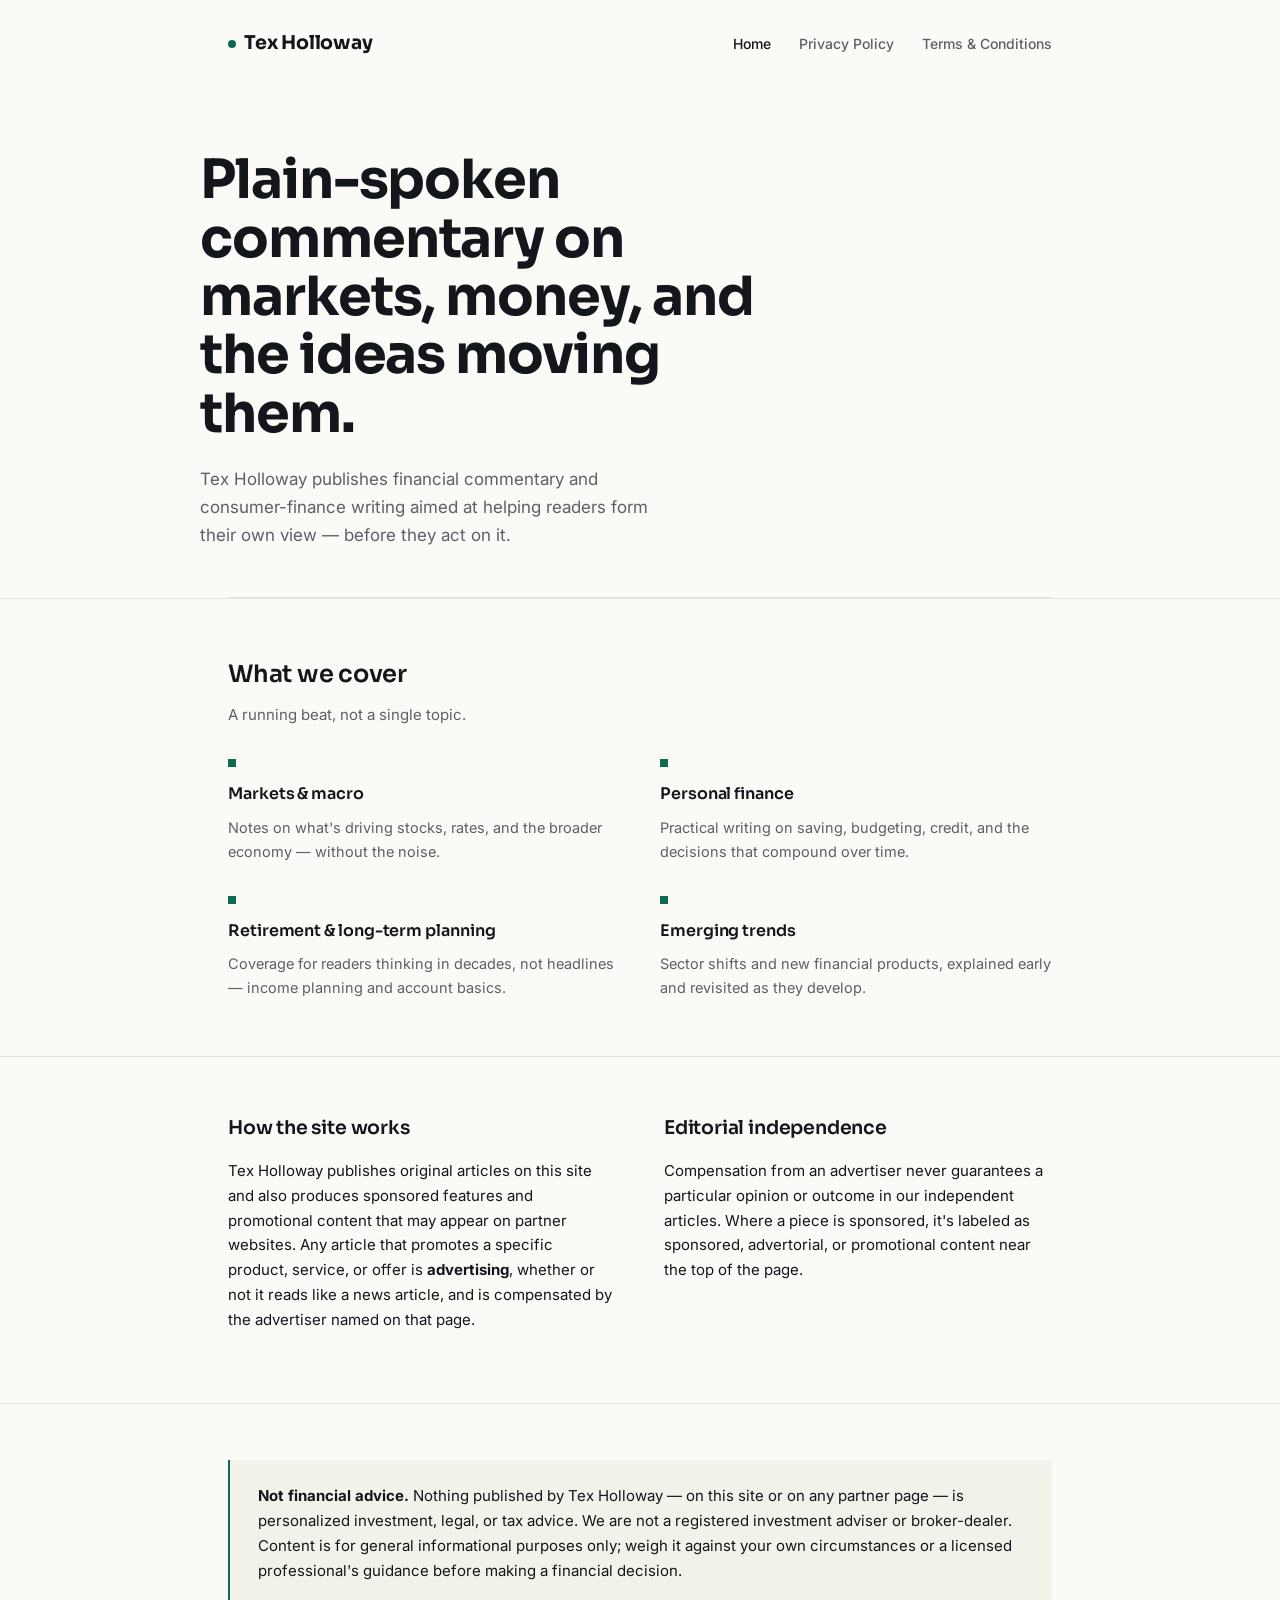
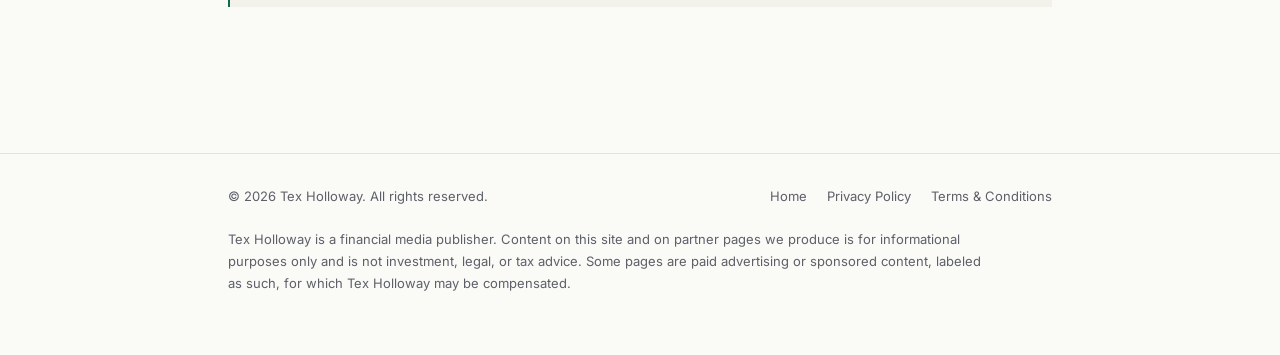
==== commit a6446535: "Added homepage" ====
--- a/index.html
+++ b/index.html
@@ -1,478 +1,587 @@
-<!doctype html>
+<!DOCTYPE html>
 <html lang="en">
 <head>
-  <meta charset="utf-8">
-    <meta name="viewport" content="width=device-width, initial-scale=1.0">
-  <script src="./vendor/react.js"></script>
-  <script src="./vendor/react-dom.js"></script>
-  <script src="./support.js"></script>
-   <link rel="stylesheet" href="https://fonts.googleapis.com/css2?family=Fraunces:opsz,wght@9..144,400;9..144,500;9..144,600;9..144,700&amp;family=Source+Sans+3:wght@400;500;600;700&amp;display=swap">
-   <link rel="stylesheet" href="css/style.css">
+<meta charset="UTF-8">
+<meta name="viewport" content="width=device-width, initial-scale=1.0">
+<title>Tex Holloway — Independent Financial Commentary</title>
+<link rel="preconnect" href="https://fonts.googleapis.com">
+<link rel="preconnect" href="https://fonts.gstatic.com" crossorigin>
+<link href="https://fonts.googleapis.com/css2?family=Sora:wght@400;500;600;700&family=Inter:wght@400;500;600&display=swap" rel="stylesheet">
+<style>
+  :root{
+    --bg:#FAFAF7;
+    --bg-raised:#F2F1EA;
+    --ink:#13161B;
+    --muted:#5D6068;
+    --line:#E4E2D9;
+    --accent:#0E6B4F;
+    --accent-ink:#FAFAF7;
+    --focus:#0E6B4F;
+    --sans-display:"Sora", -apple-system, BlinkMacSystemFont, "Segoe UI", sans-serif;
+    --sans-body:"Inter", -apple-system, BlinkMacSystemFont, "Segoe UI", sans-serif;
+  }
+  @media (prefers-color-scheme: dark){
+    :root:not([data-theme="light"]){
+      --bg:#0E1210;
+      --bg-raised:#171B18;
+      --ink:#F3F2EC;
+      --muted:#9C9F97;
+      --line:#2A2F2A;
+      --accent:#4FD8A6;
+      --accent-ink:#0E1210;
+      --focus:#4FD8A6;
+    }
+  }
+  :root[data-theme="dark"]{
+    --bg:#0E1210;
+    --bg-raised:#171B18;
+    --ink:#F3F2EC;
+    --muted:#9C9F97;
+    --line:#2A2F2A;
+    --accent:#4FD8A6;
+    --accent-ink:#0E1210;
+    --focus:#4FD8A6;
+  }
+
+  *{ box-sizing:border-box; }
+  html,body{ margin:0; padding:0; }
+  body{
+    background:var(--bg);
+    color:var(--ink);
+    font-family:var(--sans-body);
+    line-height:1.65;
+    -webkit-font-smoothing:antialiased;
+  }
+  a{ color:var(--ink); }
+  a:focus-visible, button:focus-visible{
+    outline:2px solid var(--focus);
+    outline-offset:3px;
+  }
+  img{ max-width:100%; }
+
+  .wrap{
+    max-width:880px;
+    margin:0 auto;
+    padding:0 28px;
+  }
+
+  /* Header */
+  header.top{
+    padding:28px 0;
+  }
+  .top-row{
+    display:flex;
+    align-items:center;
+    justify-content:space-between;
+    gap:20px;
+    flex-wrap:wrap;
+  }
+  .wordmark{
+    font-family:var(--sans-display);
+    font-weight:700;
+    font-size:19px;
+    letter-spacing:-0.01em;
+    text-decoration:none;
+    color:var(--ink);
+    display:flex;
+    align-items:center;
+    gap:8px;
+  }
+  .wordmark .dot{
+    width:8px;
+    height:8px;
+    border-radius:50%;
+    background:var(--accent);
+    display:inline-block;
+  }
+  nav.navbar{
+    display:flex;
+    gap:28px;
+    flex-wrap:wrap;
+  }
+  .navlink{
+    font-family:var(--sans-body);
+    font-size:14px;
+    font-weight:500;
+    text-decoration:none;
+    color:var(--muted);
+    background:none;
+    border:none;
+    cursor:pointer;
+    padding:4px 0;
+  }
+  .navlink[aria-current="page"]{ color:var(--ink); }
+  .navlink:hover{ color:var(--ink); }
+
+  main{ padding:8px 0 90px; }
+  section.view{ display:none; }
+  section.view.active{ display:block; }
+
+  /* Hero */
+  .hero{
+    padding:56px 0 48px;
+  }
+  .hero h1{
+    font-family:var(--sans-display);
+    font-weight:700;
+    font-size:clamp(34px, 5.6vw, 54px);
+    line-height:1.08;
+    letter-spacing:-0.02em;
+    max-width:620px;
+    margin:0 0 22px;
+  }
+  .hero p.sub{
+    font-size:17px;
+    color:var(--muted);
+    max-width:480px;
+    margin:0;
+  }
+
+  .rule{
+    border:none;
+    border-top:1px solid var(--line);
+    margin:0;
+  }
+
+  section.block{
+    padding:56px 0;
+    border-top:1px solid var(--line);
+  }
+  h2.section-head{
+    font-family:var(--sans-display);
+    font-weight:600;
+    font-size:24px;
+    letter-spacing:-0.01em;
+    margin:0 0 8px;
+  }
+  .section-sub{
+    color:var(--muted);
+    font-size:15px;
+    margin:0 0 32px;
+    max-width:460px;
+  }
+
+  .coverage-grid{
+    display:grid;
+    grid-template-columns:1fr 1fr;
+    gap:32px 40px;
+  }
+  @media (max-width:640px){
+    .coverage-grid{ grid-template-columns:1fr; }
+  }
+  .coverage-item .sq{
+    width:8px;
+    height:8px;
+    background:var(--accent);
+    margin-bottom:14px;
+  }
+  .coverage-item h3{
+    font-family:var(--sans-display);
+    font-weight:600;
+    font-size:16px;
+    margin:0 0 8px;
+    letter-spacing:-0.005em;
+  }
+  .coverage-item p{
+    margin:0;
+    font-size:14.5px;
+    color:var(--muted);
+  }
+
+  .two-col{
+    display:grid;
+    grid-template-columns:1fr 1fr;
+    gap:48px;
+  }
+  @media (max-width:640px){
+    .two-col{ grid-template-columns:1fr; gap:32px; }
+  }
+  .two-col p{ font-size:15px; }
+  .two-col h2{
+    font-family:var(--sans-display);
+    font-weight:600;
+    font-size:19px;
+    margin:0 0 12px;
+    letter-spacing:-0.01em;
+  }
+
+  .callout{
+    background:var(--bg-raised);
+    border-left:2px solid var(--accent);
+    padding:24px 28px;
+    font-size:15px;
+  }
+  .callout p{ margin:0; }
+  .callout strong{ color:var(--ink); }
+
+  address{
+    font-style:normal;
+    font-size:15px;
+  }
+  address a{
+    color:var(--accent);
+    text-decoration:none;
+  }
+  address a:hover{ text-decoration:underline; }
+  address .role{
+    color:var(--muted);
+    display:inline-block;
+    min-width:170px;
+  }
+  address .row{ margin-bottom:10px; }
+
+  /* Legal pages */
+  .legal{ padding-top:40px; }
+  .legal-head h2{
+    font-family:var(--sans-display);
+    font-weight:700;
+    font-size:32px;
+    letter-spacing:-0.02em;
+    margin:0 0 8px;
+  }
+  .legal-updated{
+    font-size:13px;
+    color:var(--muted);
+    margin-bottom:44px;
+  }
+  .legal article{
+    padding:26px 0;
+    border-top:1px solid var(--line);
+  }
+  .legal article:last-child{ border-bottom:1px solid var(--line); }
+  .legal h3{
+    font-family:var(--sans-display);
+    font-weight:600;
+    font-size:15.5px;
+    color:var(--ink);
+    margin:0 0 10px;
+  }
+  .legal p, .legal li{
+    font-size:14.5px;
+    color:var(--muted);
+    line-height:1.7;
+  }
+  .legal ul{ padding-left:18px; margin:8px 0 0; }
+  .legal li{ margin-bottom:6px; }
+  .legal strong{ color:var(--ink); }
+
+  footer{
+    border-top:1px solid var(--line);
+    padding:32px 0 48px;
+    font-size:13px;
+    color:var(--muted);
+  }
+  .footer-row{
+    display:flex;
+    justify-content:space-between;
+    flex-wrap:wrap;
+    gap:14px;
+    align-items:center;
+    margin-bottom:20px;
+  }
+  .footer-links{
+    display:flex;
+    gap:20px;
+    flex-wrap:wrap;
+  }
+  .footer-links a{
+    color:var(--muted);
+    text-decoration:none;
+  }
+  .footer-links a:hover{ color:var(--ink); }
+  .footer-disc{
+    line-height:1.7;
+    max-width:760px;
+  }
+
+  @media (prefers-reduced-motion: no-preference){
+    .hero h1, .hero p.sub{
+      animation:rise .5s ease-out both;
+    }
+    .hero p.sub{ animation-delay:.08s; }
+  }
+  @keyframes rise{
+    from{ opacity:0; transform:translateY(8px); }
+    to{ opacity:1; transform:translateY(0); }
+  }
+</style>
 </head>
 <body>
-<div class="wrap" style="width: 100%;">
-
-  <!-- HERO -->
-  <div class="section" style="padding-top: 72px;">
-    <div class="container">
-      <div class="hero-grid">
-        <div>
-          <div class="eyebrow" style="margin-bottom: 18px;">ADVERTORIAL</div>
-          <h1 class="display" style="font-size: 52px; line-height: 1.12; font-weight: 600; color: #17243A; margin: 0 0 24px;">I Couldn't Control What My Kids Saw Online — <span style="color: #B45A2E;">This 160-Year-Old Trick</span> Changed Everything</h1>
-          <p class="lede" style="margin: 0 0 30px;">As a worried parent, I wanted something that could pull my kids away from screens without another fight.</p>
-        </div>
-        <div class="placeholder" style="aspect-ratio: 4/3; border-radius: 20px;">
-         <img src="img/Headline Photo.png" alt="[Photo: father and kids folding paper airplanes at the table]" style="width: 100%; height: 100%; object-fit: cover; border-radius: 20px;">
+
+<header class="top">
+  <div class="wrap">
+    <div class="top-row">
+      <a href="#home" class="wordmark" data-view="home"><span class="dot"></span>Tex Holloway</a>
+      <nav class="navbar" aria-label="Site">
+        <a href="#home" class="navlink" data-view="home" aria-current="page">Home</a>
+        <a href="#privacy" class="navlink" data-view="privacy">Privacy Policy</a>
+        <a href="#terms" class="navlink" data-view="terms">Terms &amp; Conditions</a>
+      </nav>
+    </div>
+  </div>
+</header>
+
+<main>
+
+  <!-- HOME -->
+  <section id="home" class="view active">
+
+    <div class="wrap hero">
+      <h1>Plain-spoken commentary on markets, money, and the ideas moving them.</h1>
+      <p class="sub">Tex Holloway publishes financial commentary and consumer-finance writing aimed at helping readers form their own view — before they act on it.</p>
+    </div>
+
+    <div class="wrap">
+      <hr class="rule">
+    </div>
+
+    <section class="block">
+      <div class="wrap">
+        <h2 class="section-head">What we cover</h2>
+        <p class="section-sub">A running beat, not a single topic.</p>
+        <div class="coverage-grid">
+          <div class="coverage-item">
+            <div class="sq"></div>
+            <h3>Markets &amp; macro</h3>
+            <p>Notes on what's driving stocks, rates, and the broader economy — without the noise.</p>
+          </div>
+          <div class="coverage-item">
+            <div class="sq"></div>
+            <h3>Personal finance</h3>
+            <p>Practical writing on saving, budgeting, credit, and the decisions that compound over time.</p>
+          </div>
+          <div class="coverage-item">
+            <div class="sq"></div>
+            <h3>Retirement &amp; long-term planning</h3>
+            <p>Coverage for readers thinking in decades, not headlines — income planning and account basics.</p>
+          </div>
+          <div class="coverage-item">
+            <div class="sq"></div>
+            <h3>Emerging trends</h3>
+            <p>Sector shifts and new financial products, explained early and revisited as they develop.</p>
+          </div>
         </div>
       </div>
-    </div>
-  </div>
-
-  <div class="container"><div class="divider"></div></div>
-
-  <!-- PROBLEM -->
-  <div class="section-tight">
-    <div class="container-narrow">
-      <p class="body-copy">Like most parents, I was already worried about how much time my kids were spending on screens.</p>
-      <p class="body-copy">But what bothered me even more was something much harder to control: what happened once they were online.</p>
-      <p class="body-copy">It wasn't just videos and games. They were being exposed to opinions, beliefs, trends and ideas I never chose for them — often without me there to explain or put any of it into context.</p>
-      <p class="body-copy">And that was what really bothered me. The problem wasn't just how much they were watching. It was what they were watching.</p>
-      <p class="body-copy">Because some of the content reaching kids today isn't harmless entertainment. Research has linked exposure to certain types of online content with changes in behavior, anxiety, depression, body image and other mental-health concerns.</p>
-
-      <img src="img/Final_Graphic.png" style="width: 100%; height: auto; border-radius: 14px; margin: 28px 0;" />
-
-      <div class="placeholder" style="border-radius: 14px; margin: 28px 0; padding: 22px 26px; text-align: left; justify-content: flex-start;">
-        <p style="margin: 0; font-size: 15px; line-height: 1.6; color: #5C5646;">Research from Common Sense Media, the American Psychological Association, and the U.S. Surgeon General has raised concerns about the content children are exposed to online and its potential impact on mental health.</p>
-      </div>
-
-      <p class="body-copy">I did what most parents do — set limits, turn on parental controls and check their devices whenever I could. But realistically, I still couldn't control every video, every message, every recommendation or every person they came across.</p>
-      <p class="body-copy">As a pilot, I'm used to thinking about risk and control. But this was different.</p>
-      <p class="body-copy">Then I realized something: I might not be able to control everything my kids came across online — but I could give them a reason to spend less time there.</p>
-      <p class="body-copy">Not by taking the screen away or starting another fight. I needed to find something they would actually want to choose instead.</p>
-      <p class="body-copy">And if I could do that, maybe I could get back some of the time screens were taking away from us.</p>
-
-      <div class="pull-quote">At that point, I knew I needed to solve three things: get my kids off screens, give them a reason to stay off, and find a way to reconnect with them.</div>
-    </div>
-  </div>
-
-  <!-- GETTING OFF SCREENS -->
-  <div class="section-tight cream-deep">
-    <div class="container">
-      <div class="two-col">
+    </section>
+
+    <section class="block">
+      <div class="wrap two-col">
         <div>
-          <h2 class="display" style="font-size: 34px; font-weight: 600; color: #17243A; margin: 0 0 18px;">Getting Them Off Screens Was The Easy Part</h2>
-          <p class="body-copy">I started with the obvious alternatives — new toys, board games, weekend activities and little projects around the house.</p>
-          <p class="body-copy">Most of them worked for a while. A new toy might hold their attention for a few days. A board game would come out a handful of times. A weekend activity was fun while we were doing it. Then the interest faded. Before long, everything started collecting dust.</p>
-          <p class="body-copy">That was the pattern I kept running into. It wasn't enough to find something that could pull my kids away from a screen once. I needed something they would actually want to come back to — and something we could do together.</p>
+          <h2>How the site works</h2>
+          <p>Tex Holloway publishes original articles on this site and also produces sponsored features and promotional content that may appear on partner websites. Any article that promotes a specific product, service, or offer is <strong>advertising</strong>, whether or not it reads like a news article, and is compensated by the advertiser named on that page.</p>
+        </div>
+        <div>
+          <h2>Editorial independence</h2>
+          <p>Compensation from an advertiser never guarantees a particular opinion or outcome in our independent articles. Where a piece is sponsored, it's labeled as sponsored, advertorial, or promotional content near the top of the page.</p>
         </div>
       </div>
-    </div>
-  </div>
-
-  <!-- ONE THING -->
-  <div class="section-tight">
-    <div class="container-narrow">
-      <h2 class="display" style="font-size: 34px; font-weight: 600; color: #17243A; margin: 0 0 18px;">The One Thing That Still Had Their Attention</h2>
-      <p class="body-copy">For all the things competing for my kids' attention, there was still one subject that always seemed to pull them in: my job as a pilot.</p>
-      <p class="body-copy">They wanted to know about the airplanes, how they flew, where I was going and what it was like inside the cockpit. Whenever I talked about flying, they actually paid attention.</p>
-      <p class="body-copy">That got me thinking. Instead of buying another toy that might end up collecting dust, maybe I could bring a little piece of aviation home.</p>
-      <p class="body-copy">So I grabbed some paper and started folding airplanes with them. Nothing complicated, nothing electronic — just paper, a few folds and a simple challenge: "Whose plane can fly the farthest?"</p>
-    </div>
-  </div>
-
-  <!-- DIDN'T ASK -->
-  <div class="section-tight navy">
-    <div class="container">
-      <h2 class="display" style="font-size: 34px; font-weight: 600; color: #F3EEE0; margin: 0 0 18px;">They Didn't Ask For Their Screens Back</h2>
-          <p class="body-copy">I expected we'd fold a few planes, throw them around for a while and move on.</p>
-          <p class="body-copy">Instead, one flight turned into a challenge. They wanted to see if they could get more distance, make a plane fly straighter or beat the last throw. Before long, we were adjusting the wings, changing little things and comparing what happened each time.</p>
-
-        <div class="two-col">
-          <div class="placeholder" style="aspect-ratio: 4/3; border-radius: 20px; background: #1F3049; border-color: #33455E;">
-            <img src="img/Image 2.png" alt="[Photo: kids adjusting paper airplane wings at the table]" style="width: 100%; height: 100%; object-fit: cover; border-radius: 20px;">
-          </div>
-        <div>
-          
-          <p class="body-copy">No screens. No batteries. Just a table full of planes and a reason to keep trying.</p>
-          <p class="body-copy" style="color: #F3EEE0; font-weight: 600;">I had found something they actually wanted to choose instead.</p>
+    </section>
+
+    <section class="block">
+      <div class="wrap">
+        <div class="callout">
+          <p><strong>Not financial advice.</strong> Nothing published by Tex Holloway — on this site or on any partner page — is personalized investment, legal, or tax advice. We are not a registered investment adviser or broker-dealer. Content is for general informational purposes only; weigh it against your own circumstances or a licensed professional's guidance before making a financial decision.</p>
         </div>
       </div>
+    </section>
+
+  </section>
+
+  <!-- PRIVACY -->
+  <section id="privacy" class="view legal">
+    <div class="wrap">
+      <div class="legal-head">
+        <h2>Privacy Policy</h2>
+      </div>
+      <p class="legal-updated">Last updated: <span class="updated-date"></span></p>
+
+      <article>
+        <h3>1. Overview</h3>
+        <p>This policy explains what information Tex Holloway ("Tex Holloway," "we," "us") collects when you visit texholloway.com or any page we publish on a partner site that links to this policy, how we use that information, and the choices available to you. By using our sites, you agree to the practices described here.</p>
+      </article>
+
+      <article>
+        <h3>2. Information we collect</h3>
+        <ul>
+          <li><strong>Information you provide.</strong> If you contact us, sign up for a list, or fill out a form, we collect what you submit — typically your name and email address.</li>
+          <li><strong>Automatically collected information.</strong> Like most publishers, we and our vendors collect device and usage data through cookies, pixels, and similar technologies — including IP address, browser type, pages viewed, referring pages, and approximate location.</li>
+          <li><strong>Information from advertising partners.</strong> Pages that host sponsored or advertorial content may use tracking technology supplied by the advertiser or their ad network to measure clicks and conversions.</li>
+        </ul>
+      </article>
+
+      <article>
+        <h3>3. How we use information</h3>
+        <ul>
+          <li>To operate, maintain, and improve our sites and content</li>
+          <li>To understand which articles and offers readers engage with</li>
+          <li>To communicate with you if you've asked to hear from us</li>
+          <li>To measure the performance of advertising and sponsored content</li>
+          <li>To detect, prevent, and address fraud, abuse, or security issues</li>
+        </ul>
+      </article>
+
+      <article>
+        <h3>4. Cookies, pixels &amp; advertising</h3>
+        <p>We and third-party advertising partners use cookies and similar technologies to serve content, measure performance, and, on advertorial pages, track referrals to advertiser offers. You can control or delete cookies through your browser settings; blocking cookies may affect how pages on our site display or function. Where required by law, we will ask for your consent before setting non-essential cookies.</p>
+      </article>
+
+      <article>
+        <h3>5. Advertorial &amp; sponsored pages</h3>
+        <p>Some pages linking to this policy are sponsored features written or commissioned by Tex Holloway and hosted on behalf of an advertiser. Clicking through to an advertiser's offer takes you to a page operated by that advertiser, governed by their own privacy policy — we encourage you to review it. We are not responsible for the privacy practices of advertisers or other third-party sites we link to.</p>
+      </article>
+
+      <article>
+        <h3>6. How we share information</h3>
+        <p>We do not sell your name or contact details to third parties for their own marketing use. We do share aggregated or device-level analytics and advertising data with service providers, analytics vendors, and advertising partners who help us operate our sites and measure campaign performance, and we may disclose information if required by law or to protect our rights.</p>
+      </article>
+
+      <article>
+        <h3>7. Your choices &amp; rights</h3>
+        <p>Depending on where you live, you may have the right to access, correct, delete, or restrict use of your personal information, and to opt out of certain data sales or targeted advertising (for example, under the CCPA/CPRA in California or the GDPR in the EU/UK). To exercise any of these rights, contact us at the address below. You can also opt out of email communications at any time using the unsubscribe link in any message we send.</p>
+      </article>
+
+      <article>
+        <h3>8. Children's privacy</h3>
+        <p>Our sites are not directed to children under 13, and we do not knowingly collect personal information from children. If you believe a child has provided us with information, contact us and we will remove it.</p>
+      </article>
+
+      <article>
+        <h3>9. Changes to this policy</h3>
+        <p>We may update this policy from time to time. The "last updated" date above reflects the most recent revision. Material changes will be reflected on this page.</p>
+      </article>
+
+      <article>
+        <h3>10. Contact us</h3>
+        <p>Questions about this policy can be sent to <a href="mailto:legal@texholloway.com">legal@texholloway.com</a>.</p>
+      </article>
     </div>
-  </div>
-
-  <!-- FLIGHT TIME -->
-  <div class="section-tight">
-    <div class="container-narrow">
-      <h2 class="display" style="font-size: 34px; font-weight: 600; color: #17243A; margin: 0 0 18px;">I Finally Found Something Better Than Screen Time: Flight Time</h2>
-      <p class="body-copy">It wasn't really about the paper airplanes themselves. It was about what happened around them. We were talking more, laughing more, competing, learning and spending time together without me having to force any of it.</p>
-      <p class="body-copy">Every flight gave us something new to work on, whether it was getting more distance, fixing a bad throw or trying to beat the last one. My son started calling it Flight Time.</p>
+  </section>
+
+  <!-- TERMS -->
+  <section id="terms" class="view legal">
+    <div class="wrap">
+      <div class="legal-head">
+        <h2>Terms &amp; Conditions</h2>
+      </div>
+      <p class="legal-updated">Last updated: <span class="updated-date"></span></p>
+
+      <article>
+        <h3>1. Acceptance of terms</h3>
+        <p>These terms govern your use of texholloway.com and any page published by Tex Holloway on a partner site that links here. By accessing or using these sites, you agree to be bound by these terms. If you do not agree, please do not use the site.</p>
+      </article>
+
+      <article>
+        <h3>2. Not financial, legal, or tax advice</h3>
+        <p>Content published by Tex Holloway — including articles hosted on partner sites — is provided for general informational and educational purposes only. It is not personalized investment, legal, tax, or professional advice, and should not be treated as a recommendation to buy, sell, or hold any security or financial product. Tex Holloway is not a registered investment adviser, broker-dealer, or financial planner. Always evaluate financial decisions against your own circumstances, and consult a licensed professional where appropriate.</p>
+      </article>
+
+      <article>
+        <h3>3. Advertising &amp; sponsored content</h3>
+        <p>Some content published or hosted by Tex Holloway is paid advertising, a sponsored feature, or an advertorial commissioned by a third-party advertiser, and is labeled accordingly. We may receive compensation — including a flat fee or a commission on resulting sales or leads — from the advertisers featured. Compensation does not guarantee a favorable review or outcome, but it may influence which offers are featured and how prominently.</p>
+      </article>
+
+      <article>
+        <h3>4. No guarantee of results</h3>
+        <p>Any performance figures, projections, or examples referenced in our content are illustrative or historical and are not a guarantee of future results. Investing involves risk, including the possible loss of principal, and past performance of any strategy, product, or publication does not predict future performance.</p>
+      </article>
+
+      <article>
+        <h3>5. Intellectual property</h3>
+        <p>Unless otherwise noted, the text, design, and layout of texholloway.com are owned by Tex Holloway and may not be reproduced, distributed, or republished without prior written permission. Advertiser logos, trademarks, and product names referenced on sponsored pages remain the property of their respective owners.</p>
+      </article>
+
+      <article>
+        <h3>6. Third-party links</h3>
+        <p>Our pages link to third-party websites and advertiser offers we do not control. We are not responsible for the content, accuracy, products, or practices of any linked site, and including a link does not imply our endorsement of everything on it.</p>
+      </article>
+
+      <article>
+        <h3>7. Disclaimer of warranties</h3>
+        <p>The site and its content are provided "as is" and "as available," without warranties of any kind, express or implied, including accuracy, completeness, or fitness for a particular purpose. We do not warrant that the site will be uninterrupted, error-free, or secure.</p>
+      </article>
+
+      <article>
+        <h3>8. Limitation of liability</h3>
+        <p>To the fullest extent permitted by law, Tex Holloway and its owners, contributors, and partners are not liable for any indirect, incidental, or consequential damages — including financial loss — arising from your use of the site or reliance on its content, including advertised or sponsored offers.</p>
+      </article>
+
+      <article>
+        <h3>9. Indemnification</h3>
+        <p>You agree to indemnify and hold Tex Holloway harmless from any claim or demand arising out of your misuse of the site or violation of these terms.</p>
+      </article>
+
+      <article>
+        <h3>10. Governing law</h3>
+        <p>These terms are governed by the laws of the jurisdiction in which Tex Holloway operates, without regard to conflict-of-law principles, unless otherwise required by local law.</p>
+      </article>
+
+      <article>
+        <h3>11. Changes to these terms</h3>
+        <p>We may revise these terms at any time. Continued use of the site after changes are posted constitutes acceptance of the revised terms. Check this page periodically for updates.</p>
+      </article>
+
+      <article>
+        <h3>12. Contact us</h3>
+        <p>Questions about these terms can be sent to <a href="mailto:legal@texholloway.com">legal@texholloway.com</a>.</p>
+      </article>
     </div>
-  </div>
-
-  <!-- REINVENT -->
-  <div class="section-tight cream-deep">
-    <div class="container-narrow">
-      <h2 class="display" style="font-size: 34px; font-weight: 600; color: #17243A; margin: 0 0 18px;">I Set Out To Reinvent The 160-Year-Old Paper Airplane</h2>
-      <p class="body-copy">Paper airplanes have been around for more than 100 years, but the basic experience has barely changed: fold one, throw it, and eventually move on.</p>
-      <p class="body-copy">I didn't want five paper airplanes that just looked different. I wanted five aircraft that actually flew differently. So instead of starting with the artwork, I started with the flight.</p>
-      <p class="body-copy">Each aircraft had to have one specific job — speed, glide, distance, stunts or precision. Small differences in the folds, wing shape, symmetry, balance — even the paper itself — could completely change how an aircraft flew.</p>
-      <img src="img/image 3.png" style="width: 100%; height: auto; border-radius: 14px; margin: 28px 0;" />
-      <p class="body-copy">I also wanted the planes to feel connected, so each aircraft got its own identity, mission and collectible card. That was the beginning of what would eventually become Hangar 28.</p>
-    </div>
-  </div>
-
-  <!-- FIVE AIRCRAFT -->
-  <div class="section" id="offer">
-    <div class="container">
-      <div style="text-align: center; max-width: 640px; margin: 0 auto 48px;">
-        <div class="eyebrow" style="margin-bottom: 14px;">The Hangar 28 fleet</div>
-        <h2 class="display" style="font-size: 38px; font-weight: 600; color: #17243A; margin: 0;">Five Aircraft. Five Missions. Two Of Each.</h2>
-      </div>
-
-      <p class="body-copy" style=" margin: 40px auto 0;">
-          <img src="img/Headline Photo.png" style="width: 100%; height: auto; border-radius: 14px; margin: 28px 0;" />
-        <strong><em>One day we could race for distance, another we could see who could stay in the air the longest, and the next we could set up a target and see who got closest.
-        I also included two sheets of every aircraft.</em></strong>
-        <br><br>
-        At first, the second sheet was practical. If something went wrong, we could rebuild it and try again.
-        <br><br>
-        But it quickly became one of my favorite parts of the idea.
-        <br><br>
-        <strong>My kids could build one, I could build the other, and we could compete with the exact same plane.</strong>
-        <br><br>
-        Same design. Same challenge. No excuses.
-        <br><br>
-        And because each aircraft had its own mission and collectible card, the five planes started to feel less like separate paper airplanes and more like a fleet we could build together.
-
-      </p>
-    </div>
-  </div>
-
-  <!-- WEEKENDS -->
-  <div class="section-tight navy">
-    <div class="container">
-      <div style="text-align: center; margin: 0 auto 48px;">
-        <h2 class="display" style="font-size: 34px; font-weight: 600; color: #F3EEE0; margin: 0 0 16px;">Would They Still Choose Flight Time Over Screen Time?</h2>
-        <p class="body-copy">I didn't take the screens away or force it. Over the next three weekends, I just watched to see what would happen once the newness wore off.</p>
-      </div>
-      <div class="weekend-grid">
-        <div class="weekend-card">
-          <div class="weekend-num">Weekend 1</div>
-          <p class="body-copy" style="color: #443F35;">
-            That first weekend, I didn’t take the screens away or try to turn Hangar 28 into some big family activity. I just left the planes out and watched to see if the kids would come back to them on their own.
-            <br><br>
-            They did. And what stuck with me was the change in what I started hearing. Instead of “one more episode” or “one more video,” it became “one more throw.”
-            <br><br>
-            That was the first sign this might actually hold their attention longer than the toys and activities we'd tried before.
-
-          </p>
-        </div>
-        <div class="weekend-card">
-          <div class="weekend-num">Weekend 2</div>
-          <p class="body-copy" style="color: #443F35;">
-            By the second weekend, the kids were back into school and I’d had a long week of flying. I was tired, and the weather wasn’t great, so going outside wasn’t really an option.<br><br>
-            Normally, that would have been an easy screen day.<br><br>
-            Instead, we turned the living room into our own little airport.<br><br>
-            The kids put on my pilot hat, picked their aircraft and started pretending they were running real flights.
-            <img src="img/image 5.png" style="width: 100%; height: auto; border-radius: 14px; margin: 28px 0;" />
-            <strong><em>A rainy afternoon turned the living room into our own little airport.</em></strong><br><br>
-            The kids put on my pilot hat, picked their aircraft and started pretending they were running real flights.<br><br>
-            I even taught them some of the language pilots use when talking to the tower, so one of us would act like air traffic control while the other called in a flight, asked for clearance and tried to land on the target.<br><br>
-            Before long, they weren’t just throwing paper airplanes anymore. They were playing pilot, learning how aviation worked and building an entire game around it.<br><br>
-            That was when I started seeing how much bigger Flight Time could be than the planes themselves.
-
-
-          </p>
-        </div>
-        <div class="weekend-card">
-          <div class="weekend-num">Weekend 3</div>
-          <p class="body-copy" style="color: #443F35;">
-            By the third weekend, I was away on a long-haul flight, so my wife was home with the kids.<br><br>
-            She got one of the planes built, but it kept diving almost straight into the ground.<br><br>
-            She scanned the QR code and opened the Hangar 28 AI-powered flight assistant. She simply told it what the plane was doing, and the AI walked her through a few adjustments and pulled up the exact tuning video for that aircraft.<br><br>
-            After a couple of small changes, the plane was flying properly again, and they were back outside testing it together.
-            <img src="img/image 6.png" style="width: 100%; height: auto; border-radius: 14px; margin: 28px 0;" />
-            <strong><em>My wife sent me this while I was away on a long-haul flight.</em></strong><br><br>
-            When I got home, they couldn’t wait to tell me how Mom did.<br><br>
-            That was probably the clearest sign yet that Flight Time had become bigger than something Dad did with the kids.<br><br>
-            It had become something our family could keep coming back to — even when I wasn’t home.
-
-          </p>
-        </div>
+  </section>
+
+</main>
+
+<footer>
+  <div class="wrap">
+    <div class="footer-row">
+      <span>© <span id="year"></span> Tex Holloway. All rights reserved.</span>
+      <div class="footer-links">
+        <a href="#home" data-view="home">Home</a>
+        <a href="#privacy" data-view="privacy">Privacy Policy</a>
+        <a href="#terms" data-view="terms">Terms &amp; Conditions</a>
       </div>
     </div>
+    <p class="footer-disc">Tex Holloway is a financial media publisher. Content on this site and on partner pages we produce is for informational purposes only and is not investment, legal, or tax advice. Some pages are paid advertising or sponsored content, labeled as such, for which Tex Holloway may be compensated.</p>
   </div>
-
-  <!-- DIGITAL SUPPORT -->
-  <div class="section-tight">
-    <div class="container">
-      <div class="two-col">
-        <div>
-          <h2 class="display" style="font-size: 30px; font-weight: 600; color: #17243A; margin: 0 0 16px;">Is Flight Time Really Better Than Screen Time?</h2>
-          <p class="body-copy">I wasn't trying to eliminate screens from their lives. I just finally felt like we had something that could compete with them.</p>
-          <p class="body-copy">Flight Time gave us a reason to build, learn, compete, use our imagination and actually spend that time together — even on the weekends I wasn't home.</p>
-        </div>
-      </div>
-    </div>
-  </div>
-
-  <!-- SOCIAL PROOF - TWITTER STYLE -->
-  <div class="section-tight cream-deep">
-    <div class="container">
-      <div style="text-align: center; margin: 0 auto 44px;">
-        <div class="eyebrow" style="margin-bottom: 14px;">We weren't the only family seeing it</div>
-        <h2 class="display" style="font-size: 32px; font-weight: 600; color: #17243A; margin: 0;">We Weren’t The Only Family Seeing It</h2>
-        <p class="body-copy">After seeing what happened with my own kids, I gave a few sets to friends with kids around the same age and asked them to try it at home.</p>
-      </div>
-      <div class="tweet-grid">
-        <div class="tweet-card">
-          <div class="tweet-head">
-            <div class="avatar">R</div>
-            <div>
-              <div class="tweet-name">Ryan</div>
-              <div class="tweet-handle">@Hangar28 reply</div>
-            </div>
-          </div>
-          <p class="tweet-body">What surprised me most was that I didn't have to tell them to put the screens away. They started flying the planes on their own and kept coming back to see if they could beat their last throw. When can we get more!?</p>
-        </div>
-        <div class="tweet-card">
-          <div class="tweet-head">
-            <div class="avatar">T</div>
-            <div>
-              <div class="tweet-name">Tara</div>
-              <div class="tweet-handle">@Hangar28 reply</div>
-            </div>
-          </div>
-          <p class="tweet-body">I thought I'd just help them get started, but I ended up getting just as into it as they did. We started comparing throws, fixing our planes and trying to beat each other. We love it!</p>
-        </div>
-        <div class="tweet-card">
-          <div class="tweet-head">
-            <div class="avatar">J</div>
-            <div>
-              <div class="tweet-name">Jordan</div>
-              <div class="tweet-handle">@Hangar28 reply</div>
-            </div>
-          </div>
-          <p class="tweet-body">I thought the planes would be the main thing, but my son got really into the collector cards. He started matching them to each aircraft and talking about which one he wanted to complete next. Thanks!</p>
-        </div>
-      </div>
-    </div>
-  </div>
-
-  <!-- VALUE / PRICE -->
-  <div class="section">
-    <div class="container">
-      <div style="text-align: center;  margin: 0 auto 48px;">
-        <div class="eyebrow" style="margin-bottom: 14px;">Before I put a price on it, I did the math</div>
-        <h2 class="display" style="font-size: 34px; font-weight: 600; color: #17243A; margin: 0;">Before I Put A Price On Hangar 28, I Did The Math</h2>
-        <p class="body-copy" style="margin-top: 16px;">
-          By this point, I had already spent plenty of money trying to find things my kids would choose over screens. Some were great. Others were exciting for a weekend and then slowly made their way into a closet. <br><br>
-          So before I decided what Hangar 28 should cost, I looked at what parents are already paying for the usual options.
-        </p>
-      </div>
-
-      <div class="two-col" style="align-items: start;">
-         <img src="img/image 7.png" style="width: 100%; height: auto; border-radius: 14px; margin: 0;" />
-      </div>
-    </div>
-  </div>
-
-  <!-- GUARANTEE -->
-  <div class="section-tight cream-deep">
-    <div class="container-narrow">
-      <div style="text-align: center;">
-        <div class="guarantee-badge">30 DAY<br>GUARANTEE</div>
-        <h2 class="display" style="font-size: 28px; font-weight: 600; color: #17243A; margin: 0 0 12px;">Try Hangar 28 For 30 Days — 100% Risk Free</h2>
-        <p class="body-copy">Bring it home. Build the planes. Try the challenges. See what happens when your kids have a real alternative sitting next to the screen. If Hangar 28 doesn't feel like a fit for your family, send it back and get your money back. No complicated process, no convincing us.</p>
-      </div>
-    </div>
-  </div>
-
-  <!-- URGENCY -->
-  <div class="section-tight">
-    <div class="container-narrow" style="text-align: center;">
-      <h2 class="display" style="font-size: 28px; font-weight: 600; color: #17243A; margin: 0 0 14px;">If You Can Get Your Hands On One Of These — Do It Now</h2>
-      <p class="body-copy">Hangar 28 is still in its first production run, so we're only making a limited number of sets while we get the launch up and running. If this first batch sells out, we may have to pause orders until the next run is ready.</p>
-    </div>
-  </div>
-
-  <!-- FINAL CTA -->
-  <div class="section navy">
-    <div class="container final-cta">
-      <div class="eyebrow" style="color: #D9A15B;">Hangar 28</div>
-      <h2 class="display" style="font-size: 38px; font-weight: 600; color: #F3EEE0; margin: 0;">
-        Hangar 28 Costs Less Than Dinner And A Movie. The Time Together Is Priceless.
-      </h2>
-       <img src="img/70_ off.png" style="width: 100%; height: auto; border-radius: 14px; margin: 28px 0;" />
-      <p class="body-copy">Because sometimes the best way to get kids off screens isn't telling them to put the screen down. It's giving them something they'd rather pick up.</p>
-      <a href="#offer" class="btn btn-primary" style="padding: 20px 44px; font-size: 18px;">Check Availability →</a>
-    </div>
-  </div>
-
-  <!-- COMMENT WALL -->
-  <div class="section" style="background: #fff;">
-    <div class="container-narrow">
-      <h2 class="display" style="font-size: 26px; font-weight: 600; color: #17243A; margin: 0 0 32px;">Comments</h2>
-      <div class="comment-wall">
-        <div class="comment">
-          <div class="avatar"><img src="img/people/FB 1.png" alt="Image"></div>
-          <div class="comment-body">
-            <div class="comment-bubble">
-              <div class="comment-name">Mark Reynolds</div>
-              <div class="comment-text">I'll admit I hesitated at the price at first because I thought "they're paper airplanes." After seeing how much my kids have actually used it though, it was worth every dollar.</div>
-            </div>
-            <div class="comment-meta"><span class="like-badge-inline"><span class="like-icon-circle"><svg viewBox="0 0 24 24" width="8" height="8" fill="none" stroke="white" stroke-width="2.5" stroke-linecap="round" stroke-linejoin="round"><path d="M7 22V11M2 13v7a2 2 0 002 2h11.5a2 2 0 002-1.7l1.4-8A2 2 0 0017 10h-5V5a2 2 0 00-2-2L7 11"></path></svg></span><span class="like-count">42</span></span><span>Like</span>·<span>Reply</span><span class="comment-time">4h</span></div>
-          </div>
-        </div>
-        <div class="comment">
-          <div class="avatar"><img src="img/people/FB 2.png" alt="Image"></div>
-          <div class="comment-body">
-            <div class="comment-bubble">
-              <div class="comment-name">Jennifer Walsh</div>
-              <div class="comment-text">I've spent $50 on toys my kids played with once and never touched again. They've already gotten more use out of this than half the stuff in their playroom.</div>
-            </div>
-            <div class="comment-meta"><span class="like-badge-inline"><span class="like-icon-circle"><svg viewBox="0 0 24 24" width="8" height="8" fill="none" stroke="white" stroke-width="2.5" stroke-linecap="round" stroke-linejoin="round"><path d="M7 22V11M2 13v7a2 2 0 002 2h11.5a2 2 0 002-1.7l1.4-8A2 2 0 0017 10h-5V5a2 2 0 00-2-2L7 11"></path></svg></span><span class="like-count">18</span></span><span>Like</span>·<span>Reply</span><span class="comment-time">6h</span></div>
-          </div>
-        </div>
-        <div class="comment">
-          <div class="avatar"><img src="img/people/FB3.png" alt="Image"></div>
-          <div class="comment-body">
-            <div class="comment-bubble">
-              <div class="comment-name">Melissa Carter</div>
-              <div class="comment-text">Absolutely loving this. My son has barely touched his tablet all afternoon.</div>
-            </div>
-            <div class="comment-meta"><span class="like-badge-inline"><span class="like-icon-circle"><svg viewBox="0 0 24 24" width="8" height="8" fill="none" stroke="white" stroke-width="2.5" stroke-linecap="round" stroke-linejoin="round"><path d="M7 22V11M2 13v7a2 2 0 002 2h11.5a2 2 0 002-1.7l1.4-8A2 2 0 0017 10h-5V5a2 2 0 00-2-2L7 11"></path></svg></span><span class="like-count">63</span></span><span>Like</span>·<span>Reply</span><span class="comment-time">2h</span></div>
-          </div>
-        </div>
-        <div class="comment">
-          <div class="avatar"><img src="img/people/FB 5.png" alt="Image"></div>
-          <div class="comment-body">
-            <div class="comment-bubble">
-              <div class="comment-name">Daniel Brooks</div>
-              <div class="comment-text">I was skeptical at first… but honestly the kids got way more into this than I expected. I ended up flying them too, lol.</div>
-            </div>
-            <div class="comment-meta"><span class="like-badge-inline"><span class="like-icon-circle"><svg viewBox="0 0 24 24" width="8" height="8" fill="none" stroke="white" stroke-width="2.5" stroke-linecap="round" stroke-linejoin="round"><path d="M7 22V11M2 13v7a2 2 0 002 2h11.5a2 2 0 002-1.7l1.4-8A2 2 0 0017 10h-5V5a2 2 0 00-2-2L7 11"></path></svg></span><span class="like-count">24</span></span><span>Like</span>·<span>Reply</span><span class="comment-time">45m</span></div>
-          </div>
-        </div>
-        <div class="comment">
-          <div class="avatar"><img src="img/people/FB 4.png" alt="Image"></div>
-          <div class="comment-body">
-            <div class="comment-bubble">
-              <div class="comment-name">Rachel Turner</div>
-              <div class="comment-text">Had to get another one for my brother's family. His kids wouldn't stop playing with ours when they came over.</div>
-            </div>
-            <div class="comment-meta"><span class="like-badge-inline"><span class="like-icon-circle"><svg viewBox="0 0 24 24" width="8" height="8" fill="none" stroke="white" stroke-width="2.5" stroke-linecap="round" stroke-linejoin="round"><path d="M7 22V11M2 13v7a2 2 0 002 2h11.5a2 2 0 002-1.7l1.4-8A2 2 0 0017 10h-5V5a2 2 0 00-2-2L7 11"></path></svg></span><span class="like-count">9</span></span><span>Like</span>·<span>Reply</span><span class="comment-time">3h</span></div>
-          </div>
-        </div>
-        <div class="comment">
-          <div class="avatar"><img src="img/people/IG 1.png" alt="Image"></div>
-          <div class="comment-body">
-            <div class="comment-bubble">
-              <div class="comment-name">Chris Walker</div>
-              <div class="comment-text">The "one more throw" thing is so real — that's literally what my daughter kept saying last night.</div>
-            </div>
-            <div class="comment-meta"><span class="like-badge-inline"><span class="like-icon-circle"><svg viewBox="0 0 24 24" width="8" height="8" fill="none" stroke="white" stroke-width="2.5" stroke-linecap="round" stroke-linejoin="round"><path d="M7 22V11M2 13v7a2 2 0 002 2h11.5a2 2 0 002-1.7l1.4-8A2 2 0 0017 10h-5V5a2 2 0 00-2-2L7 11"></path></svg></span><span class="like-count">31</span></span><span>Like</span>·<span>Reply</span><span class="comment-time">18m</span></div>
-          </div>
-        </div>
-        <div class="comment">
-          <div class="avatar"><img src="img/people/IG 3.png" alt="Image"></div>
-          <div class="comment-body">
-            <div class="comment-bubble">
-              <div class="comment-name">Brian Collins</div>
-              <div class="comment-text">Has anyone tried this with two kids? Do they give you enough planes for them to compete with each other?</div>
-            </div>
-            <div class="comment-meta"><span class="like-badge-inline"><span class="like-icon-circle"><svg viewBox="0 0 24 24" width="8" height="8" fill="none" stroke="white" stroke-width="2.5" stroke-linecap="round" stroke-linejoin="round"><path d="M7 22V11M2 13v7a2 2 0 002 2h11.5a2 2 0 002-1.7l1.4-8A2 2 0 0017 10h-5V5a2 2 0 00-2-2L7 11"></path></svg></span><span class="like-count">5</span></span><span>Like</span>·<span>Reply</span><span class="comment-time">5h</span></div>
-            <div class="comment-reply comment">
-              <div class="avatar"><img src="img/people/FB 6.png" alt="Image"></div>
-              <div class="comment-body">
-                <div class="comment-bubble">
-                  <div class="comment-name">Megan Parker</div>
-                  <div class="comment-text">Yep! There are two of each design. Mine each build the same one and then race them.</div>
-                </div>
-            <div class="comment-meta"><span class="like-badge-inline"><span class="like-icon-circle"><svg viewBox="0 0 24 24" width="8" height="8" fill="none" stroke="white" stroke-width="2.5" stroke-linecap="round" stroke-linejoin="round"><path d="M7 22V11M2 13v7a2 2 0 002 2h11.5a2 2 0 002-1.7l1.4-8A2 2 0 0017 10h-5V5a2 2 0 00-2-2L7 11"></path></svg></span><span class="like-count">27</span></span><span>Like</span>·<span>Reply</span><span class="comment-time">22m</span></div>
-              </div>
-            </div>
-          </div>
-        </div>
-        <div class="comment">
-          <div class="avatar"><img src="img/people/IG 2.png" alt="Image"></div>
-          <div class="comment-body">
-            <div class="comment-bubble">
-              <div class="comment-name">Lauren Mitchell</div>
-              <div class="comment-text">The cards surprised me. I thought my son would ignore them but now he keeps all of them together and knows which mission goes with every plane.</div>
-            </div>
-            <div class="comment-meta"><span class="like-badge-inline"><span class="like-icon-circle"><svg viewBox="0 0 24 24" width="8" height="8" fill="none" stroke="white" stroke-width="2.5" stroke-linecap="round" stroke-linejoin="round"><path d="M7 22V11M2 13v7a2 2 0 002 2h11.5a2 2 0 002-1.7l1.4-8A2 2 0 0017 10h-5V5a2 2 0 00-2-2L7 11"></path></svg></span><span class="like-count">12</span></span><span>Like</span>·<span>Reply</span><span class="comment-time">1d</span></div>
-          </div>
-        </div>
-        <div class="comment">
-          <div class="avatar"><img src="img/people/IG 5.png" alt="Image"></div>
-          <div class="comment-body">
-            <div class="comment-bubble">
-              <div class="comment-name">Rebecca Hayes</div>
-              <div class="comment-text">Wow this actually looks fun. Are 8 year olds able to build these themselves or do parents need to help?</div>
-            </div>
-            <div class="comment-meta"><span class="like-badge-inline"><span class="like-icon-circle"><svg viewBox="0 0 24 24" width="8" height="8" fill="none" stroke="white" stroke-width="2.5" stroke-linecap="round" stroke-linejoin="round"><path d="M7 22V11M2 13v7a2 2 0 002 2h11.5a2 2 0 002-1.7l1.4-8A2 2 0 0017 10h-5V5a2 2 0 00-2-2L7 11"></path></svg></span><span class="like-count">8</span></span><span>Like</span>·<span>Reply</span><span class="comment-time">39m</span></div>
-            <div class="comment-reply comment">
-              <div class="avatar"><img src="img/people/IG 4.png" alt="Image"></div>
-              <div class="comment-body">
-                <div class="comment-bubble">
-                  <div class="comment-name">Michael Grant</div>
-                  <div class="comment-text">My 8 year old needed a little help on the first one but after that he pretty much figured it out. Honestly building them together was half the fun.</div>
-                </div>
-            <div class="comment-meta"><span class="like-badge-inline"><span class="like-icon-circle"><svg viewBox="0 0 24 24" width="8" height="8" fill="none" stroke="white" stroke-width="2.5" stroke-linecap="round" stroke-linejoin="round"><path d="M7 22V11M2 13v7a2 2 0 002 2h11.5a2 2 0 002-1.7l1.4-8A2 2 0 0017 10h-5V5a2 2 0 00-2-2L7 11"></path></svg></span><span class="like-count">3</span></span><span>Like</span>·<span>Reply</span><span class="comment-time">6h</span></div>
-              </div>
-            </div>
-          </div>
-        </div>
-        
-        <div class="comment">
-          <div class="avatar"><img src="img/people/Twitter DP 1.png" alt="Image"></div>
-          <div class="comment-body">
-            <div class="comment-bubble">
-              <div class="comment-name">Samantha Cole</div>
-              <div class="comment-text"> Rainy day here today and these have been flying across my living room for the last two hours 😂 I’ll take this over YouTube any day.</div>
-            </div>
-            <div class="comment-meta"><span class="like-badge-inline"><span class="like-icon-circle"><svg viewBox="0 0 24 24" width="8" height="8" fill="none" stroke="white" stroke-width="2.5" stroke-linecap="round" stroke-linejoin="round"><path d="M7 22V11M2 13v7a2 2 0 002 2h11.5a2 2 0 002-1.7l1.4-8A2 2 0 0017 10h-5V5a2 2 0 00-2-2L7 11"></path></svg></span><span class="like-count">12</span></span><span>Like</span>·<span>Reply</span><span class="comment-time">3h</span></div>
-          </div>
-        </div>
-        <div class="comment">
-          <div class="avatar"><img src="img/people/Twitter DP 2.png" alt="Image"></div>
-          <div class="comment-body">
-            <div class="comment-bubble">
-              <div class="comment-name">Andrew Collins</div>
-              <div class="comment-text">Wasn’t sure about spending $50 on it at first. After one weekend with the kids I completely changed my mind. Worth it just for the time we spent together.
-                </div>
-            </div>
-            <div class="comment-meta"><span class="like-badge-inline"><span class="like-icon-circle"><svg viewBox="0 0 24 24" width="8" height="8" fill="none" stroke="white" stroke-width="2.5" stroke-linecap="round" stroke-linejoin="round"><path d="M7 22V11M2 13v7a2 2 0 002 2h11.5a2 2 0 002-1.7l1.4-8A2 2 0 0017 10h-5V5a2 2 0 00-2-2L7 11"></path></svg></span><span class="like-count">2</span></span><span>Like</span>·<span>Reply</span><span class="comment-time">2h</span></div>
-          </div>
-        </div>
-
-        <div class="comment">
-          <div class="avatar"><img src="img/people/Twitter DP 3.png" alt="Image"></div>
-          <div class="comment-body">
-            <div class="comment-bubble">
-              <div class="comment-name">David Bennett</div>
-              <div class="comment-text">For what we normally spend taking the kids out for one afternoon, this has already given us multiple nights together at home. Easy decision looking back.</div>
-            </div>
-            <div class="comment-meta"><span class="like-badge-inline"><span class="like-icon-circle"><svg viewBox="0 0 24 24" width="8" height="8" fill="none" stroke="white" stroke-width="2.5" stroke-linecap="round" stroke-linejoin="round"><path d="M7 22V11M2 13v7a2 2 0 002 2h11.5a2 2 0 002-1.7l1.4-8A2 2 0 0017 10h-5V5a2 2 0 00-2-2L7 11"></path></svg></span><span class="like-count">4</span></span><span>Like</span>·<span>Reply</span><span class="comment-time">2h</span></div>
-          </div>
-        </div>
-
-
-
-      </div>
-    </div>
-  </div>
-
-  <div style="background: #17243A; padding: 36px 0; text-align: center; padding-bottom: 150px;">
-    <p style="color: #7C879A; font-size: 16px; margin: 0;">&copy; Copyright 2028 Hangar 28 - All rights reserved.</p>
-  </div>
-
-  <div style="position: fixed; bottom: 0; width: 100%; padding: 20px 0; text-align: center; background: #17243a79; box-shadow: 0px -4px 8px rgba(0, 0, 0, 0.1); z-index: 100; backdrop-filter: blur(4px);">
-    <a href="#offer" class="btn btn-primary" style="padding: 20px 44px; font-size: 28px;">Check Availability →</a>
-  </div>
-
-</div>
+</footer>
+
+<script>
+  (function(){
+    var views = document.querySelectorAll('.view');
+    var links = document.querySelectorAll('[data-view]');
+
+    function showView(name){
+      views.forEach(function(v){
+        v.classList.toggle('active', v.id === name);
+      });
+      links.forEach(function(l){
+        if(l.classList.contains('navlink')){
+          if(l.dataset.view === name){
+            l.setAttribute('aria-current','page');
+          } else {
+            l.removeAttribute('aria-current');
+          }
+        }
+      });
+      window.scrollTo(0,0);
+    }
+
+    function route(){
+      var hash = (window.location.hash || '#home').replace('#','');
+      if(['home','privacy','terms'].indexOf(hash) === -1) hash = 'home';
+      showView(hash);
+    }
+
+    window.addEventListener('hashchange', route);
+    route();
+
+    var d = new Date();
+    var opts = { year:'numeric', month:'long', day:'numeric' };
+    var dateStr = d.toLocaleDateString('en-US', opts);
+    document.getElementById('year').textContent = d.getFullYear();
+    document.querySelectorAll('.updated-date').forEach(function(el){
+      el.textContent = dateStr;
+    });
+  })();
+</script>
 
 </body>
 </html>
